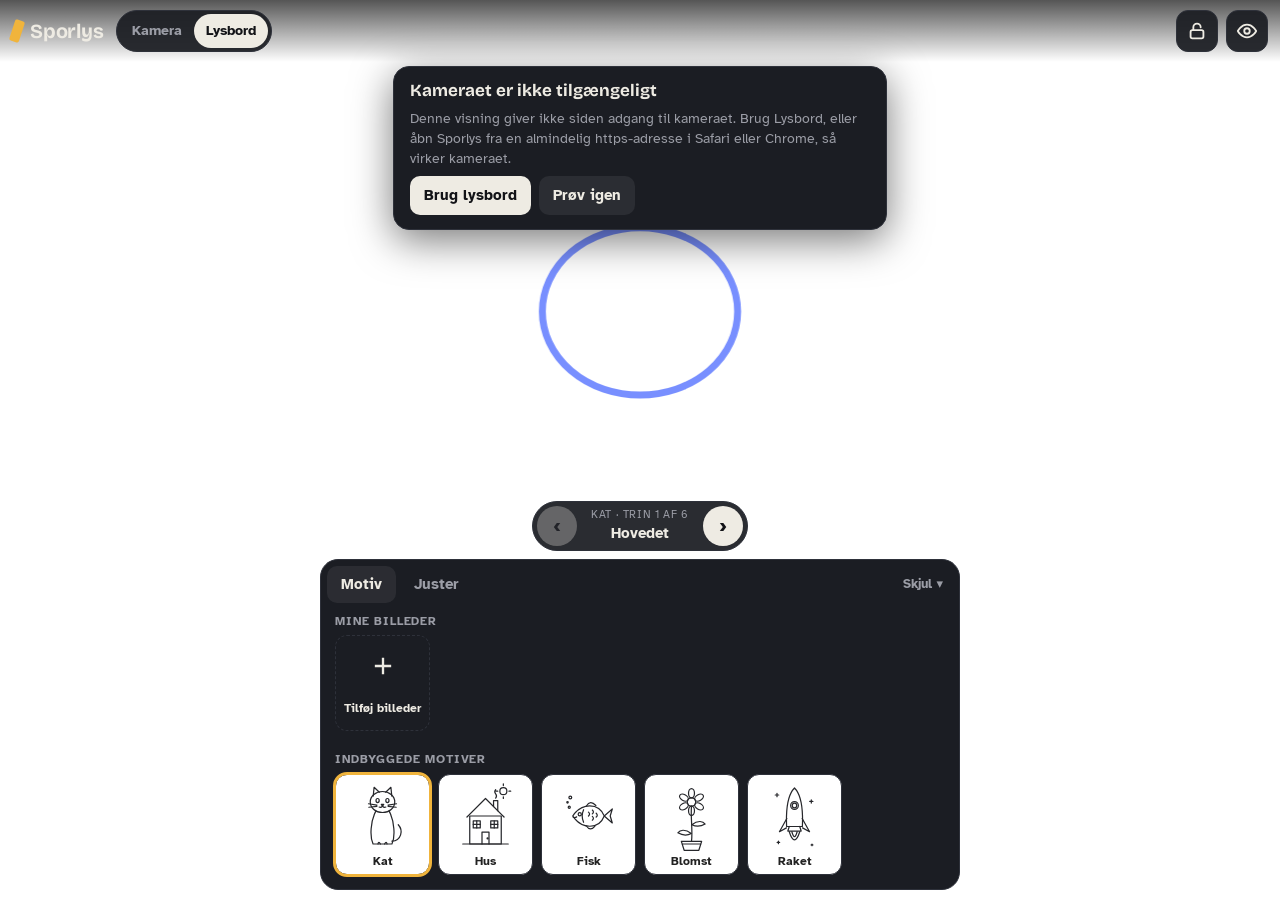
==== index.html @ f6a7d0c6 "Gå tættere på papiret uden at skitsen flytter sig - Sporingen accepterer, at kun en del af papiret e" ====
<!doctype html><html lang="da"><head><meta charset="utf-8"><meta name="viewport" content="width=device-width,initial-scale=1,viewport-fit=cover"><meta name="apple-mobile-web-app-capable" content="yes"></head><body><title>Sporlys</title>
<meta name="claude:viewport-fit-sides" content="cover">
<link rel="preconnect" href="https://fonts.googleapis.com">
<link rel="stylesheet" href="https://fonts.googleapis.com/css2?family=Bricolage+Grotesque:opsz,wght@12..96,600;12..96,700&family=Atkinson+Hyperlegible:wght@400;700&display=swap">
<style>
/* Layout: kamera/lysbord fylder hele skærmen; værktøj flyder ovenpå i top- og bundbjælke. Bevidst ét mørkt tema (kamera-app). */
:root{
  --ink:#121317; --panel:#1b1d23ee; --panel-solid:#1b1d23; --line:#2e313a;
  --fg:#eeebe3; --muted:#9b9da6; --accent:#f0b43c; --accent-ink:#1d1606;
  --ok:#5fd39a; --warn:#f0b43c; --paper:#ffffff;
  --display:"Bricolage Grotesque", "Avenir Next", system-ui, sans-serif;
  --body:"Atkinson Hyperlegible", system-ui, -apple-system, sans-serif;
  color-scheme:dark;
}
html,body{height:100%;margin:0;overflow:hidden}
body{background:var(--ink);color:var(--fg);font:15px/1.4 var(--body);-webkit-user-select:none;user-select:none;-webkit-tap-highlight-color:transparent}
button{font:inherit;color:inherit}
#app{position:fixed;inset:0}
#stage{position:absolute;inset:0;overflow:hidden;touch-action:none;background:#000}
#stage.light{background:var(--paper)}
#cam{position:absolute;inset:0;width:100%;height:100%;object-fit:cover}
#stage.light #cam{display:none}
#overlay{position:absolute;left:0;top:0;transform-origin:0 0;pointer-events:none;will-change:transform}
#overlay svg,#overlay img{display:block;width:100%;height:100%}
#grid{position:absolute;inset:0}

/* Top bar */
#top{position:absolute;left:0;right:0;top:0;display:flex;align-items:center;gap:8px;
  padding-top:calc(env(safe-area-inset-top,0px) + 10px);padding-bottom:10px;
  padding-left:max(12px,env(safe-area-inset-left,0px));padding-right:max(12px,env(safe-area-inset-right,0px));
  background:linear-gradient(#000a,#0000)}
.brand{font:700 20px/1 var(--display);letter-spacing:-.01em;margin-right:4px;display:flex;align-items:center;gap:8px}
.brand i{width:10px;height:22px;border-radius:2px;background:var(--accent);transform:rotate(18deg);display:inline-block}
@media (max-width:460px){.brand span{display:none}}
.seg{display:flex;background:var(--panel);border:1px solid var(--line);border-radius:999px;padding:3px}
.seg button{border:0;background:none;padding:7px 12px;border-radius:999px;cursor:pointer;font-weight:700;font-size:14px;color:var(--muted)}
.seg button[aria-pressed="true"]{background:var(--fg);color:var(--ink)}
.spacer{flex:1}
.icon{width:42px;height:42px;border-radius:12px;border:1px solid var(--line);background:var(--panel);display:grid;place-items:center;cursor:pointer;flex:none}
.icon svg{width:22px;height:22px;stroke:currentColor;fill:none;stroke-width:2;stroke-linecap:round;stroke-linejoin:round}
.icon[aria-pressed="true"]{background:var(--accent);color:var(--accent-ink);border-color:var(--accent)}
.icon:focus-visible,.seg button:focus-visible,.tile:focus-visible,.chip:focus-visible,.navbtn:focus-visible{outline:2px solid var(--accent);outline-offset:2px}

#status{position:absolute;left:50%;transform:translateX(-50%);top:calc(env(safe-area-inset-top,0px) + 64px);
  background:var(--panel);border:1px solid var(--line);border-radius:999px;padding:6px 12px;font-size:13px;display:flex;gap:8px;align-items:center;white-space:nowrap}
#status b{width:8px;height:8px;border-radius:50%;background:var(--warn)}
#status.ok b{background:var(--ok)}

#notice{position:absolute;left:max(16px,env(safe-area-inset-left,0px));right:max(16px,env(safe-area-inset-right,0px));
  top:calc(env(safe-area-inset-top,0px) + 66px);max-width:460px;margin:0 auto;background:var(--panel-solid);border:1px solid var(--line);
  border-radius:16px;padding:14px 16px;display:grid;gap:8px;box-shadow:0 10px 40px #0008}
#notice h3{margin:0;font:700 17px/1.2 var(--display)}
#notice p{margin:0;color:var(--muted);font-size:14px}
#notice .row{display:flex;gap:8px;flex-wrap:wrap}

/* Bottom */
#bottom{position:absolute;left:0;right:0;bottom:0;display:flex;flex-direction:column;gap:8px;
  padding-left:max(12px,env(safe-area-inset-left,0px));padding-right:max(12px,env(safe-area-inset-right,0px));
  padding-bottom:calc(env(safe-area-inset-bottom,0px) + 10px);pointer-events:none}
#bottom>*{pointer-events:auto}
#stepper{align-self:center;display:flex;align-items:center;gap:6px;background:var(--panel);border:1px solid var(--line);border-radius:999px;padding:4px;max-width:100%}
#stepper .lbl{padding:0 8px;min-width:0;text-align:center}
#stepper .lbl small{display:block;color:var(--muted);font-size:11px;letter-spacing:.06em;text-transform:uppercase}
#stepper .lbl span{font-weight:700;white-space:nowrap;overflow:hidden;text-overflow:ellipsis;display:block}
.navbtn{width:40px;height:40px;border-radius:50%;border:0;background:var(--fg);color:var(--ink);font-size:20px;font-weight:700;cursor:pointer;flex:none}
.navbtn:disabled{opacity:.3}

#sheet{background:var(--panel-solid);border:1px solid var(--line);border-radius:18px;max-width:640px;width:100%;margin:0 auto;box-sizing:border-box;overflow:hidden}
.tabs{display:flex;align-items:center;gap:4px;padding:6px}
.tab{border:0;background:none;padding:8px 14px;border-radius:10px;font-weight:700;color:var(--muted);cursor:pointer}
.tab[aria-selected="true"]{color:var(--fg);background:#ffffff12}
#collapse{margin-left:auto;border:0;background:none;color:var(--muted);cursor:pointer;padding:8px 10px;font-weight:700;font-size:13px}
.pane{padding:4px 14px 14px;max-height:38vh;overflow:auto;display:grid;gap:14px}
#sheet.closed .pane{display:none}
.label{font-size:12px;letter-spacing:.07em;text-transform:uppercase;color:var(--muted);font-weight:700}
.tiles{display:grid;grid-template-columns:repeat(auto-fill,minmax(82px,1fr));gap:8px}
.tile{border:1px solid var(--line);background:#fff;border-radius:12px;padding:6px 6px 4px;cursor:pointer;display:grid;gap:2px;color:#222;text-align:center}
.tile svg{width:100%;height:70px}
.tile span{font-size:12px;font-weight:700}
.tile[aria-pressed="true"]{outline:3px solid var(--accent);outline-offset:-1px}
.tile.upload{background:none;color:var(--fg);border-style:dashed;place-items:center;min-height:96px}
.tile.upload svg{width:28px;height:28px;stroke:currentColor;fill:none;stroke-width:2}
.field{display:grid;gap:6px}
.field .top{display:flex;justify-content:space-between;align-items:baseline}
.field output{font-variant-numeric:tabular-nums;color:var(--muted);font-size:13px}
input[type=range]{width:100%;accent-color:var(--accent);height:28px}
.chips{display:flex;flex-wrap:wrap;gap:8px}
.chip{border:1px solid var(--line);background:#ffffff08;border-radius:999px;padding:8px 14px;cursor:pointer;font-weight:700;font-size:14px}
.chip[aria-pressed="true"]{background:var(--fg);color:var(--ink);border-color:var(--fg)}
.btn{border:0;border-radius:10px;padding:9px 14px;font-weight:700;cursor:pointer;background:var(--fg);color:var(--ink)}
.btn.ghost{background:#ffffff12;color:var(--fg)}
.swatches{display:flex;gap:10px}
.sw{width:34px;height:34px;border-radius:50%;border:2px solid var(--line);cursor:pointer}
.sw[aria-pressed="true"]{border-color:var(--fg);box-shadow:0 0 0 2px var(--accent)}
.hint{color:var(--muted);font-size:13px;margin:0}
[hidden]{display:none!important}
@media (prefers-reduced-motion:no-preference){.chip,.tile,.icon,.seg button{transition:background .15s,color .15s}}
</style>

<div id="app">
  <div id="stage" class="light">
    <video id="cam" playsinline muted autoplay></video>
    <div id="overlay"><div id="ovContent"></div><div id="grid" hidden></div></div>
  </div>

  <header id="top">
    <div class="brand"><i></i><span>Sporlys</span></div>
    <div class="seg" role="group" aria-label="Tilstand">
      <button id="mCam" aria-pressed="false">Kamera</button>
      <button id="mLight" aria-pressed="true">Lysbord</button>
    </div>
    <div class="spacer"></div>
    <button class="icon" id="bTrack" aria-pressed="false" title="Fastgør til papiret" aria-label="Fastgør til papiret" hidden>
      <svg viewBox="0 0 24 24"><path d="M4 8V5a1 1 0 0 1 1-1h3M16 4h3a1 1 0 0 1 1 1v3M20 16v3a1 1 0 0 1-1 1h-3M8 20H5a1 1 0 0 1-1-1v-3"/><rect x="8" y="8" width="8" height="8" rx="1"/></svg>
    </button>
    <button class="icon" id="bLock" aria-pressed="false" title="Lås billedet" aria-label="Lås billedet">
      <svg viewBox="0 0 24 24"><rect x="5" y="11" width="14" height="9" rx="2"/><path id="shackle" d="M8 11V8a4 4 0 0 1 8 0"/></svg>
    </button>
    <button class="icon" id="bPeek" title="Hold for at se din egen streg" aria-label="Hold for at skjule skitsen">
      <svg viewBox="0 0 24 24"><path d="M2 12s3.5-7 10-7 10 7 10 7-3.5 7-10 7S2 12 2 12z"/><circle cx="12" cy="12" r="3"/></svg>
    </button>
  </header>

  <div id="status" hidden><b></b><span>Leder efter papir…</span></div>

  <div id="notice" hidden>
    <h3 id="nTitle">Kameraet er ikke tilgængeligt</h3>
    <p id="nText"></p>
    <div class="row"><button class="btn" id="nLight">Brug lysbord</button><button class="btn ghost" id="nRetry">Prøv igen</button></div>
  </div>

  <div id="bottom">
    <div id="stepper" hidden>
      <button class="navbtn" id="sPrev" aria-label="Forrige trin">‹</button>
      <div class="lbl"><small id="sCount">Trin 1 af 6</small><span id="sName">Hovedet</span></div>
      <button class="navbtn" id="sNext" aria-label="Næste trin">›</button>
    </div>

    <section id="sheet">
      <div class="tabs" role="tablist">
        <button class="tab" role="tab" id="tMotiv" aria-selected="true">Motiv</button>
        <button class="tab" role="tab" id="tJuster" aria-selected="false">Juster</button>
        <button id="collapse">Skjul ▾</button>
      </div>

      <div class="pane" id="pMotiv">
        <div class="field">
          <div class="label">Mine billeder</div>
          <div class="tiles" id="gallery"></div>
          <p class="hint" id="galStatus" aria-live="polite"></p>
        </div>
        <div id="photoOpts" hidden class="field" style="gap:12px">
          <div class="label">Valgt billede</div>
          <div class="chips" id="viewChips" role="group" aria-label="Visning af billedet">
            <button class="chip" id="pmSketch" aria-pressed="false">Skitse</button>
            <button class="chip" id="vSteps" aria-pressed="false">Trin</button>
            <button class="chip" id="pmLines" aria-pressed="true">Streger</button>
            <button class="chip" id="pmPhoto" aria-pressed="false">Foto</button>
          </div>
          <div class="field" id="detailField">
            <div class="top"><span>Detaljer</span><output id="oDetail">50</output></div>
            <input type="range" id="rDetail" min="0" max="100" value="50">
          </div>
          <div class="field" id="smoothField">
            <div class="top"><span>Udglatning</span><output id="oSmooth">2</output></div>
            <input type="range" id="rSmooth" min="0" max="5" value="2">
          </div>
          <div class="chips">
            <button class="btn ghost" id="gAI" hidden>Lad Claude tegne en guide</button>
            <button class="chip" id="gDelImg">Slet billede</button>
          </div>
          <p class="hint" id="gStatus" aria-live="polite"></p>
        </div>
        <div id="mineWrap" class="field" hidden>
          <div class="label">Guides tegnet af Claude</div>
          <div class="tiles" id="mine"></div>
          <div><button class="chip" id="gDel" hidden>Slet guide</button></div>
        </div>
        <div class="field">
          <div class="label">Indbyggede motiver</div>
          <div class="tiles" id="tiles"></div>
        </div>
        <input type="file" id="file" accept="image/*,.zip,application/zip" multiple hidden>
      </div>

      <div class="pane" id="pJuster" hidden>
        <div class="field">
          <div class="top"><span>Synlighed</span><output id="oOpacity">60 %</output></div>
          <input type="range" id="rOpacity" min="5" max="100" value="60">
        </div>
        <div class="field">
          <span>Stregfarve</span>
          <div class="swatches" id="swatches"></div>
        </div>
                <div class="chips">
          <button class="chip" id="cFlip" aria-pressed="false">Spejlvend</button>
          <button class="chip" id="cGrid" aria-pressed="false">Gitter</button>
          <button class="chip" id="cCenter">Centrer</button>
          <button class="chip" id="cPersp" aria-pressed="true" title="Lad skitsen følge papirets skrå vinkel">Perspektiv</button>
        </div>
        <p class="hint" id="modeHint"></p>
      </div>
    </section>
  </div>
</div>

<script>
(() => {
const $ = s => document.querySelector(s);
const stage = $('#stage'), video = $('#cam'), ov = $('#overlay'), ovContent = $('#ovContent'), grid = $('#grid');

/* ---------- Lektioner (egne motiver, 300×400) ---------- */
const petals = [0,60,120,180,240,300].map(a => `<ellipse cx="150" cy="70" rx="17" ry="27" transform="rotate(${a} 150 120)"/>`).join('');
const LESSONS = {
  kat:{name:'Kat',steps:[
    ['Hovedet','<ellipse cx="150" cy="120" rx="70" ry="60"/>'],
    ['Ørerne','<path d="M97 86 L102 36 L132 64 M203 86 L198 36 L168 64"/>'],
    ['Kroppen','<path d="M112 172 C82 228 76 318 96 360 L204 360 C224 318 218 228 188 172"/>'],
    ['Øjne og næse','<ellipse cx="122" cy="112" rx="9" ry="12"/><ellipse cx="178" cy="112" rx="9" ry="12"/><path d="M143 134 L157 134 L150 143 Z"/>'],
    ['Mund og knurhår','<path d="M150 143 Q141 155 131 149 M150 143 Q159 155 169 149 M118 138 L70 130 M118 145 L72 150 M182 138 L230 130 M182 145 L228 150"/>'],
    ['Hale og poter','<path d="M204 344 C258 340 270 282 240 250 M124 360 Q128 342 138 360 M162 360 Q172 342 176 360"/>']]},
  hus:{name:'Hus',steps:[
    ['Huset','<rect x="60" y="200" width="180" height="160"/>'],
    ['Taget','<path d="M44 206 L150 100 L256 206"/>'],
    ['Døren','<path d="M130 360 V292 H170 V360"/><circle cx="162" cy="328" r="3"/>'],
    ['Vinduerne','<rect x="80" y="228" width="40" height="40"/><path d="M100 228 V268 M80 248 H120"/><rect x="180" y="228" width="40" height="40"/><path d="M200 228 V268 M180 248 H220"/>'],
    ['Skorsten og røg','<path d="M196 146 V112 H220 V170 M208 98 q10 -12 0 -24 q-10 -12 0 -24"/>'],
    ['Sol og græs','<circle cx="252" cy="58" r="20"/><path d="M20 360 H280 M252 26 V16 M252 90 V100 M220 58 H210 M284 58 H294"/>']]},
  fisk:{name:'Fisk',steps:[
    ['Kroppen','<path d="M60 200 C110 122 210 122 240 200 C210 278 110 278 60 200 Z"/>'],
    ['Halen','<path d="M240 200 L286 160 L274 200 L286 240 Z"/>'],
    ['Øje og mund','<circle cx="100" cy="190" r="9"/><path d="M62 206 Q72 212 82 205"/>'],
    ['Finner og gæller','<path d="M138 143 Q160 106 192 140 M138 257 Q160 290 186 259 M122 164 Q106 200 122 236"/>'],
    ['Skæl','<path d="M150 178 q12 11 0 22 M172 166 q12 11 0 22 M172 202 q12 11 0 22 M194 184 q12 11 0 22"/>'],
    ['Bobler','<circle cx="40" cy="150" r="6"/><circle cx="30" cy="122" r="4"/><circle cx="46" cy="94" r="8"/>']]},
  blomst:{name:'Blomst',steps:[
    ['Midten','<circle cx="150" cy="120" r="24"/>'],
    ['Kronbladene',petals],
    ['Stilken','<path d="M150 144 C144 210 158 280 150 345"/>'],
    ['Bladene','<path d="M152 250 C188 222 216 230 228 246 C200 262 176 262 152 250 Z M149 300 C112 272 84 280 72 296 C100 312 126 312 149 300 Z"/>'],
    ['Potten','<path d="M92 345 H208 L192 396 H108 Z M96 360 H204"/>']]},
  raket:{name:'Raket',steps:[
    ['Kroppen','<path d="M150 40 C190 80 200 150 195 260 H105 C100 150 110 80 150 40 Z"/>'],
    ['Vinduet','<circle cx="150" cy="140" r="22"/><circle cx="150" cy="140" r="13"/>'],
    ['Finnerne','<path d="M106 214 L64 290 L104 268 M194 214 L236 290 L196 268"/>'],
    ['Motoren','<path d="M120 260 L112 286 H188 L180 260"/>'],
    ['Flammerne','<path d="M120 290 Q150 384 180 290 M135 290 Q150 346 165 290"/>'],
    ['Stjerner','<path d="M50 70 v20 M40 80 h20 M246 108 v18 M237 117 h18 M58 344 v14 M51 351 h14 M250 360 v10 M245 365 h10"/>']]}
};
for (const L of Object.values(LESSONS)) { L.vw = 300; L.vh = 400; L.builtin = true; }

/* Gemte guides (tegnet af Claude) */
const GKEY = 'sporlys:guides:v1';
let guides = [];
try { guides = JSON.parse(localStorage.getItem(GKEY) || '[]'); if (!Array.isArray(guides)) guides = []; } catch (e) { guides = []; }
const SAFE_D = /^[MLHVCSQTAZmlhvcsqtaz0-9eE\s,.\-+]+$/;
function guideToLesson(g){ return {name:g.name, vw:300, vh:g.vh, steps:g.steps.map(s => [s.name, s.paths.map(d => `<path d="${d}"/>`).join('')])}; }
guides = guides.filter(g => g && g.id && Array.isArray(g.steps) && g.steps.every(s => Array.isArray(s.paths) && s.paths.every(d => typeof d === 'string' && SAFE_D.test(d))));
for (const g of guides) LESSONS[g.id] = guideToLesson(g);
function saveGuides(){ try { localStorage.setItem(GKEY, JSON.stringify(guides)); } catch (e) {} }

const COLORS = [['Blå','#1f45ff'],['Sort','#111111'],['Rød','#e0302a'],['Grøn','#0b9a5a'],['Hvid','#ffffff']];

/* ---------- State ---------- */
const S = {
  mode:'light', tracking:false, locked:false, opacity:.6, color:'#1f45ff', grid:false, flip:false, fill:.85,
  x:0, y:0, s:1, r:0, W:300, H:400,
  src:'kat', step:0, photoMode:'lines', detail:50, smooth:2, persp:true
};
let camOK = false, photo = null, photoLines = null, quad = null, lastSeen = 0, peeking = false;
const KEY = 'sporlys:v1';
let restoreWant = null;
try { const saved = JSON.parse(localStorage.getItem(KEY) || '{}');
  for (const k of ['opacity','color','grid','flip','fill','src','step','detail','smooth','persp']) if (k in saved) S[k] = saved[k];
  if ((S.src === 'photo' || S.src === 'auto') && saved.photoId) restoreWant = {src:S.src, photoId:saved.photoId, mode:saved.photoMode, step:S.step};
  if (!LESSONS[S.src]) { S.src = 'kat'; S.step = 0; }
} catch (e) {}
function save(){ try { localStorage.setItem(KEY, JSON.stringify({opacity:S.opacity,color:S.color,grid:S.grid,flip:S.flip,fill:S.fill,src:(S.src === 'photo' || S.src === 'auto' || LESSONS[S.src]) ? S.src : 'kat',step:S.step,persp:S.persp,detail:S.detail,smooth:S.smooth,photoMode:S.photoMode,photoId:(S.src === 'photo' || S.src === 'auto') ? photoId : null})); } catch (e) {} }

/* ---------- Overlay rendering ---------- */
function lessonSVG(id, upto, color, thumb){
  const L = LESSONS[id]; let g = '';
  L.steps.forEach(([, m], i) => {
    if (thumb) { g += `<g>${m}</g>`; return; }
    if (i > upto) return;
    const cur = i === upto;
    g += `<g stroke-width="${cur ? 5 : 3.5}" opacity="${cur ? 1 : .55}">${m}</g>`;
  });
  return `<svg viewBox="0 0 ${L.vw} ${L.vh}" xmlns="http://www.w3.org/2000/svg" fill="none" stroke="${color}" stroke-linecap="round" stroke-linejoin="round" stroke-width="${thumb?7:4}">${g}</svg>`;
}

function renderOverlay(){
  if (S.src === 'photo' && photo) {
    const url = S.photoMode === 'photo' ? photo.src : photoLines;
    ovContent.innerHTML = `<img alt="" src="${url}">`;
  } else {
    if (!LESSONS[S.src]) { S.src = 'kat'; S.step = 0; }
    ovContent.innerHTML = lessonSVG(S.src, S.step, S.color);
  }
  ov.style.width = S.W + 'px'; ov.style.height = S.H + 'px';
  const cell = Math.max(S.W, S.H) / 8;
  grid.hidden = !S.grid;
  grid.style.backgroundImage = `linear-gradient(${S.color}99 1px, transparent 1px), linear-gradient(90deg, ${S.color}99 1px, transparent 1px)`;
  grid.style.backgroundSize = `${cell}px ${cell}px`;
  grid.style.backgroundPosition = `${(S.W % cell)/2}px ${(S.H % cell)/2}px`;
  ov.style.opacity = peeking ? 0 : S.opacity;
  renderStepper();
  applyTransform();
}

function renderStepper(){
  const st = $('#stepper');
  const L = LESSONS[S.src];
  if (!L) { st.hidden = true; return; }
  st.hidden = false;
  $('#sCount').textContent = `${L.name} · trin ${S.step+1} af ${L.steps.length}`;
  $('#sName').textContent = L.steps[S.step][0];
  $('#sPrev').disabled = S.step === 0;
  $('#sNext').disabled = S.step === L.steps.length - 1;
}

function fitOverlay(){
  const sw = stage.clientWidth, sh = stage.clientHeight;
  S.s = Math.min(sw * .82 / S.W, sh * .62 / S.H);
  S.x = sw / 2; S.y = sh * .47; S.r = 0;
  applyTransform();
}

function overlayMatrix(h){ return `matrix3d(${h[0]},${h[3]},0,${h[6]},${h[1]},${h[4]},0,${h[7]},0,0,1,0,${h[2]},${h[5]},0,${h[8]})`; }
function applyTransform(){
  if (S.tracking && A.sm) {
    const h = homography([[0,0],[S.W,0],[S.W,S.H],[0,S.H]], A.sm);
    if (h) { ov.style.transform = overlayMatrix(h); return; }
  }
  const fx = S.flip ? -1 : 1;
  ov.style.transform = `translate(${S.x}px,${S.y}px) rotate(${S.r}rad) scale(${S.s*fx},${S.s}) translate(${-S.W/2}px,${-S.H/2}px)`;
}
// Skitsens fire hjørner på skærmen i fri tilstand
function freeCorners(){
  const fx = S.flip ? -1 : 1, c = Math.cos(S.r), s = Math.sin(S.r);
  return [[0,0],[S.W,0],[S.W,S.H],[0,S.H]].map(([x, y]) => {
    const px = (x - S.W/2) * S.s * fx, py = (y - S.H/2) * S.s;
    return [S.x + px * c - py * s, S.y + px * s + py * c];
  });
}

/*TRACK-START*/
/*TRACK-START*/
/* ---------- Homografi ---------- */
function solve(A, b){
  const n = b.length;
  for (let i = 0; i < n; i++) {
    let m = i;
    for (let k = i+1; k < n; k++) if (Math.abs(A[k][i]) > Math.abs(A[m][i])) m = k;
    [A[i], A[m]] = [A[m], A[i]]; [b[i], b[m]] = [b[m], b[i]];
    const p = A[i][i]; if (Math.abs(p) < 1e-12) return null;
    for (let k = i+1; k < n; k++) { const f = A[k][i] / p; for (let j = i; j < n; j++) A[k][j] -= f * A[i][j]; b[k] -= f * b[i]; }
  }
  const x = new Array(n);
  for (let i = n-1; i >= 0; i--) { let s = b[i]; for (let j = i+1; j < n; j++) s -= A[i][j] * x[j]; x[i] = s / A[i][i]; }
  return x;
}
function homography(src, dst){
  const A = [], b = [];
  for (let i = 0; i < 4; i++) {
    const [x, y] = src[i], [u, v] = dst[i];
    A.push([x, y, 1, 0, 0, 0, -u*x, -u*y]); b.push(u);
    A.push([0, 0, 0, x, y, 1, -v*x, -v*y]); b.push(v);
  }
  const h = solve(A, b); return h ? [...h, 1] : null;
}
const applyH = (h, [x, y]) => { const z = h[6]*x + h[7]*y + h[8]; return [(h[0]*x + h[1]*y + h[2]) / z, (h[3]*x + h[4]*y + h[5]) / z]; };
const dist = (a, b) => Math.hypot(a[0]-b[0], a[1]-b[1]);
function m3mul(a, b){ const r = new Array(9); for (let i = 0; i < 3; i++) for (let j = 0; j < 3; j++) r[i*3+j] = a[i*3]*b[j] + a[i*3+1]*b[3+j] + a[i*3+2]*b[6+j]; return r; }
function m3inv(m){
  const [a,b,c,d,e,f,g,h,i] = m, A = e*i - f*h, B = -(d*i - f*g), C = d*h - e*g, det = a*A + b*B + c*C;
  if (Math.abs(det) < 1e-12) return null;
  return [A/det, -(b*i - c*h)/det, (b*f - c*e)/det, B/det, (a*i - c*g)/det, -(a*f - c*d)/det, C/det, -(a*h - b*g)/det, (a*e - b*d)/det];
}
function quadOK(q, ref){
  let area = 0, sign = 0;
  for (let i = 0; i < 4; i++) {
    const a = q[i], b = q[(i+1)%4], c = q[(i+2)%4];
    const cr = (b[0]-a[0])*(c[1]-b[1]) - (b[1]-a[1])*(c[0]-b[0]);
    if (!sign) sign = Math.sign(cr); else if (Math.sign(cr) !== sign) return false;
    area += a[0]*b[1] - b[0]*a[1];
  }
  let aref = 0; for (let i = 0; i < 4; i++) { const a = ref[i], b = ref[(i+1)%4]; aref += a[0]*b[1] - b[0]*a[1]; }
  const ratio = Math.abs(area) / Math.abs(aref);
  return ratio > .02 && ratio < 60;
}
function sampleG(g, w, h, x, y){
  if (!(x >= 0 && y >= 0 && x < w - 1 && y < h - 1)) return NaN;
  const xi = x | 0, yi = y | 0, fx = x - xi, fy = y - yi, i = yi*w + xi;
  return g[i]*(1-fx)*(1-fy) + g[i+1]*fx*(1-fy) + g[i+w]*(1-fx)*fy + g[i+w+1]*fx*fy;
}
// Lokal kontrastnormalisering: gør sporingen ufølsom for lys, skygger og kameraets eksponering
function lcn(g, w, h){
  const m = blur(g, w, h, 6), d = new Float32Array(g.length);
  for (let i = 0; i < g.length; i++) { const v = g[i] - m[i]; d[i] = v * v; }
  const sd = blur(d, w, h, 6), o = new Float32Array(g.length);
  for (let i = 0; i < g.length; i++) o[i] = 40 * (g[i] - m[i]) / (Math.sqrt(sd[i]) + 8);
  return o;
}
const MODELS = {
  sim:  {n: 4, sd: (gx, gy, X, Y) => [gx*X + gy*Y, -gx*Y + gy*X, gx, gy], W: p => [1 + p[0], -p[1], p[2], p[1], 1 + p[0], p[3], 0, 0, 1]},
  aff:  {n: 6, sd: (gx, gy, X, Y) => [gx*X, gx*Y, gx, gy*X, gy*Y, gy], W: p => [1 + p[0], p[1], p[2], p[3], 1 + p[4], p[5], 0, 0, 1]},
  hom:  {n: 8, sd: (gx, gy, X, Y) => [gx*X, gx*Y, gx, gy*X, gy*Y, gy, -gx*X*X - gy*X*Y, -gx*X*Y - gy*Y*Y], W: p => [1 + p[0], p[1], p[2], p[3], 1 + p[4], p[5], p[6], p[7], 1]}
};
/* ---------- Direkte billedjustering (invers-kompositionel Lucas-Kanade, robust) ---------- */
function downHalf(g, w, h){
  const W = w >> 1, H = h >> 1, o = new Float32Array(W * H);
  for (let y = 0; y < H; y++) for (let x = 0; x < W; x++) { const i = 2*y*w + 2*x; o[y*W + x] = (g[i] + g[i+1] + g[i+w] + g[i+w+1]) / 4; }
  return {g: o, w: W, h: H};
}
function pyramid(g, w, h, levels){
  const P = [{g, w, h}];
  for (let l = 1; l < levels; l++) { const p = P[l-1]; P.push(downHalf(p.g, p.w, p.h)); }
  return P;
}
// Normaliserede koordinater pr. niveau: x' = (x - w/2) / (w/2)
function inQuad(q, X, Y){
  let sg = 0;
  for (let i = 0; i < 4; i++) {
    const a = q[i], b = q[(i+1)%4], c = (b[0]-a[0])*(Y-a[1]) - (b[1]-a[1])*(X-a[0]);
    if (!c) continue; const t = Math.sign(c); if (!sg) sg = t; else if (t !== sg) return false;
  }
  return true;
}
function growQuad(q, f){
  const cx = (q[0][0]+q[1][0]+q[2][0]+q[3][0]) / 4, cy = (q[0][1]+q[1][1]+q[2][1]+q[3][1]) / 4;
  return q.map(p => [cx + (p[0]-cx)*f, cy + (p[1]-cy)*f]);
}
// region: valgfri firkant (normaliserede koordinater); kun punkter indenfor bruges
function buildTemplate(g, w, h, region){
  const P = pyramid(g, w, h, 3), levels = [];
  for (const L of P) {
    const {g: t, w: lw, h: lh} = L, s = lw / 2, cx = lw / 2, cy = lh / 2, mags = [];
    for (let y = 2; y < lh - 2; y++) for (let x = 2; x < lw - 2; x++) {
      const i = y*lw + x, gx = (t[i+1] - t[i-1]) / 2, gy = (t[i+lw] - t[i-lw]) / 2;
      mags.push(Math.hypot(gx, gy));
    }
    const sorted = Float32Array.from(mags).sort(), thr = Math.max(1.5, sorted[Math.floor(sorted.length * .7)]);
    const pts = []; let k = 0;
    for (let y = 2; y < lh - 2; y++) for (let x = 2; x < lw - 2; x++, k++) {
      if (mags[k] < thr) continue;
      const i = y*lw + x, gx = (t[i+1] - t[i-1]) / 2 * s, gy = (t[i+lw] - t[i-lw]) / 2 * s;
      const X = (x - cx) / s, Y = (y - cy) / s;
      if (region && !inQuad(region, X, Y)) continue;
      pts.push({X, Y, T: t[i], sd: MODELS.sim.sd(gx, gy, X, Y), sdh: MODELS.hom.sd(gx, gy, X, Y)});
    }
    // Højst ~5000 punkter pr. niveau
    const stride = Math.max(1, Math.ceil(pts.length / 5000));
    levels.push({w: lw, h: lh, s, cx, cy, pts: stride > 1 ? pts.filter((_, i) => i % stride === 0) : pts, g: t});
  }
  return levels;
}
// Én niveaus robuste IC-LK; H er i normaliserede koordinater (skabelon -> billede)
function alignLevel(L, img, H, iters, mdl){
  const Mo = MODELS[mdl || 'sim'], hom = mdl === 'hom';
  const {pts, s, cx, cy} = L, n = pts.length, res = new Float32Array(n), ok = new Uint8Array(n), Iw = new Float32Array(n);
  let wts = null, stat = {inl: 0}, nccNow = 0;
  for (let it = 0; it < iters; it++) {
    // Prøv billedet i de forudsagte positioner
    let cnt = 0;
    for (let i = 0; i < n; i++) {
      const p = pts[i], z = H[6]*p.X + H[7]*p.Y + H[8];
      const u = (H[0]*p.X + H[1]*p.Y + H[2]) / z * s + cx, v = (H[3]*p.X + H[4]*p.Y + H[5]) / z * s + cy;
      const val = sampleG(img.g, img.w, img.h, u, v);
      ok[i] = val === val ? 1 : 0; if (ok[i]) { Iw[i] = val; cnt++; }
    }
    if (cnt < 40) return null;
    const absr = []; let good = 0;
    for (let i = 0; i < n; i++) if (ok[i]) {
      res[i] = Iw[i] - pts[i].T;
      const a = Math.abs(res[i]); absr.push(a); if (a < 15) good++;
    }
    absr.sort((a, b) => a - b);
    // Samlet lighed (korrelation) mellem skabelon og billede
    { let st = 0, si = 0, sti = 0, stt = 0, sii = 0, c = 0;
      for (let i = 0; i < n; i++) if (ok[i]) { const T0 = pts[i].T, I0 = Iw[i]; st += T0; si += I0; sti += T0*I0; stt += T0*T0; sii += I0*I0; c++; }
      const mt = st / c, mi = si / c, den = Math.sqrt(Math.max(1e-9, (stt/c - mt*mt) * (sii/c - mi*mi)));
      nccNow = (sti/c - mt*mi) / den; }
    const sigma = Math.min(25, Math.max(2, 1.4826 * absr[absr.length >> 1])), k = 2 * sigma;
    if (!wts) wts = new Float32Array(n);
    const D = Mo.n, M = Array.from({length: D}, () => new Array(D).fill(0)), b = new Array(D).fill(0);
    let inl = 0;
    for (let i = 0; i < n; i++) {
      if (!ok[i]) { wts[i] = 0; continue; }
      const r = res[i], a = Math.abs(r);
      const w = a < k ? (1 - (a / (3*sigma)) ** 2) ** 2 : (a < 3*sigma ? (1 - (a / (3*sigma)) ** 2) ** 2 : 0); // Tukey
      wts[i] = w; if (a < k) inl++;
      if (!w) continue;
      const sd = hom ? pts[i].sdh : pts[i].sd;
      for (let j = 0; j < D; j++) { b[j] += w * sd[j] * r; const wj = w * sd[j]; for (let q = j; q < D; q++) M[j][q] += wj * sd[q]; }
    }
    // Dæmpning: perspektivet ændres forsigtigt, så det ikke løber løbsk på et næsten tomt papir
    for (let j = 0; j < D; j++) { M[j][j] += 1e-6 + (hom ? (j >= 6 ? .15 : .08) : 0) * M[j][j]; for (let q = 0; q < j; q++) M[j][q] = M[q][j]; }
    const dp = solve(M, b); if (!dp) return null;
    const W = Mo.W(dp), Wi = m3inv(W); if (!Wi) return null;
    H = m3mul(H, Wi); H = H.map(v => v / H[8]);
    stat = {inl: good / cnt, cov: cnt / n, ncc: nccNow, vis: cnt};
    let step = 0; for (const d of dp) step += d*d;
    if (step < 1e-8) break;
  }
  return {H, inl: stat.inl, cov: stat.cov, ncc: stat.ncc, vis: stat.vis};
}
// persp: forfin bagefter med fuldt perspektiv (papiret set skråt), når sporingen er sikker
function alignDense(tmpl, g, w, h, H0, persp){
  const P = pyramid(g, w, h, 3);
  let H = H0, last = null;
  for (let l = 2; l >= 0; l--) {
    const r = alignLevel(tmpl[l], P[l], H, l === 0 ? 6 : 12);
    if (!r) return null;
    H = r.H; last = r;
  }
  if (persp && last.ncc > .5) {
    let Hp = last.H, rp = null;
    for (const l of [1, 0]) { rp = alignLevel(tmpl[l], P[l], Hp, 8, 'hom'); if (!rp) break; Hp = rp.H; }
    if (rp && rp.ncc >= last.ncc - .003 && Math.abs(Hp[6]) < .5 && Math.abs(Hp[7]) < .5) return rp;
  }
  return last;
}
// Genfind tegningen, når sporet er helt tabt (virker i alle retninger, også på hovedet)
/* ---------- Fourier-Mellin: find drejning, zoom og flytning mellem to billeder ---------- */
const FN = 128;
function fft1(re, im, inv){
  const n = re.length;
  for (let i = 1, j = 0; i < n; i++) {
    let bit = n >> 1; for (; j & bit; bit >>= 1) j ^= bit; j ^= bit;
    if (i < j) { let t = re[i]; re[i] = re[j]; re[j] = t; t = im[i]; im[i] = im[j]; im[j] = t; }
  }
  for (let len = 2; len <= n; len <<= 1) {
    const ang = (inv ? 2 : -2) * Math.PI / len, wr = Math.cos(ang), wi = Math.sin(ang);
    for (let i = 0; i < n; i += len) {
      let cr = 1, ci = 0;
      for (let k = 0; k < len / 2; k++) {
        const a = i + k, b = a + len / 2, tr = re[b]*cr - im[b]*ci, ti = re[b]*ci + im[b]*cr;
        re[b] = re[a] - tr; im[b] = im[a] - ti; re[a] += tr; im[a] += ti;
        const nr = cr*wr - ci*wi; ci = cr*wi + ci*wr; cr = nr;
      }
    }
  }
  if (inv) for (let i = 0; i < n; i++) { re[i] /= n; im[i] /= n; }
}
function fft2(re, im, inv){
  const N = FN, rr = new Float64Array(N), ii = new Float64Array(N);
  for (let y = 0; y < N; y++) { for (let x = 0; x < N; x++) { rr[x] = re[y*N+x]; ii[x] = im[y*N+x]; } fft1(rr, ii, inv); for (let x = 0; x < N; x++) { re[y*N+x] = rr[x]; im[y*N+x] = ii[x]; } }
  for (let x = 0; x < N; x++) { for (let y = 0; y < N; y++) { rr[y] = re[y*N+x]; ii[y] = im[y*N+x]; } fft1(rr, ii, inv); for (let y = 0; y < N; y++) { re[y*N+x] = rr[y]; im[y*N+x] = ii[y]; } }
}
// Læg et billede (w×h) ind i et N×N-gitter, centreret, med Hann-vindue
function toGrid(g, w, h){
  const N = FN, k = N / Math.max(w, h), ox = (N - w*k) / 2, oy = (N - h*k) / 2, out = new Float64Array(N*N);
  for (let y = 0; y < N; y++) for (let x = 0; x < N; x++) {
    const v = sampleG(g, w, h, (x - ox) / k, (y - oy) / k);
    const wx = .5 - .5 * Math.cos(2 * Math.PI * (x + .5) / N), wy = .5 - .5 * Math.cos(2 * Math.PI * (y + .5) / N);
    out[y*N + x] = v === v ? v * wx * wy : 0;
  }
  return {g: out, k, ox, oy};
}
function spectrum(grid){
  const N = FN, re = Float64Array.from(grid), im = new Float64Array(N*N);
  fft2(re, im, false);
  return {re, im};
}
function logPolar(S){
  // Højpasfiltreret amplitude, forskudt så nul-frekvens er i midten, i log-polære koordinater
  const N = FN, mag = new Float64Array(N*N);
  for (let y = 0; y < N; y++) for (let x = 0; x < N; x++) {
    const u = ((x + N/2) % N) - N/2, v = ((y + N/2) % N) - N/2;
    const X = Math.cos(Math.PI * u / N) * Math.cos(Math.PI * v / N), hp = (1 - X) * (2 - X);
    const i = y*N + x;
    mag[((v + N/2) % N) * N + ((u + N/2) % N)] = Math.log(1 + Math.hypot(S.re[i], S.im[i])) * hp;
  }
  const lp = new Float64Array(N*N), rmax = N / 2 - 1, base = Math.log(rmax) / N;
  for (let a = 0; a < N; a++) {
    const th = a * Math.PI / N, c = Math.cos(th), s = Math.sin(th);
    for (let r = 0; r < N; r++) {
      const rad = Math.exp(r * base), x = N/2 + rad * c, y = N/2 + rad * s;
      const xi = x | 0, yi = y | 0, fx = x - xi, fy = y - yi, i = yi*N + xi;
      lp[a*N + r] = xi >= 0 && yi >= 0 && xi < N-1 && yi < N-1
        ? mag[i]*(1-fx)*(1-fy) + mag[i+1]*fx*(1-fy) + mag[i+N]*(1-fx)*fy + mag[i+N+1]*fx*fy : 0;
    }
  }
  return {lp, base};
}
// Fasekorrelation: returnerer forskydning (dx, dy) så b(x) ≈ a(x - d), og toppens styrke
function phaseCorr(A, B){
  const N = FN, re = new Float64Array(N*N), im = new Float64Array(N*N);
  for (let i = 0; i < N*N; i++) {
    const r = B.re[i]*A.re[i] + B.im[i]*A.im[i], m = B.im[i]*A.re[i] - B.re[i]*A.im[i], d = Math.hypot(r, m) + 1e-9;
    re[i] = r / d; im[i] = m / d;
  }
  fft2(re, im, true);
  let best = -1, bi = 0; for (let i = 0; i < N*N; i++) if (re[i] > best) { best = re[i]; bi = i; }
  let dx = bi % N, dy = (bi / N) | 0; if (dx >= N/2) dx -= N; if (dy >= N/2) dy -= N;
  return {dx, dy, peak: best};
}
function rotScaleGrid(grid, ang, sc){
  const N = FN, out = new Float64Array(N*N), c = Math.cos(-ang) / sc, s = Math.sin(-ang) / sc;
  for (let y = 0; y < N; y++) for (let x = 0; x < N; x++) {
    const X = x - N/2, Y = y - N/2, u = c*X - s*Y + N/2, v = s*X + c*Y + N/2;
    const ui = u | 0, vi = v | 0, fx = u - ui, fy = v - vi, i = vi*N + ui;
    out[y*N + x] = ui >= 0 && vi >= 0 && ui < N-1 && vi < N-1
      ? grid[i]*(1-fx)*(1-fy) + grid[i+1]*fx*(1-fy) + grid[i+N]*(1-fx)*fy + grid[i+N+1]*fx*fy : 0;
  }
  return out;
}
// Forbered nøglebilledets data én gang
function fmPrepare(g, w, h){
  const G = toGrid(g, w, h), S = spectrum(G.g), L = logPolar(S);
  return {G, lpS: spectrum(L.lp), base: L.base, w, h};
}
// Kandidat-homografier (normaliserede koordinater) fra nøglebillede til nyt billede
function fmCandidates(key, g, w, h){
  const N = FN, G = toGrid(g, w, h), L = logPolar(spectrum(G.g));
  const pc = phaseCorr(key.lpS, spectrum(L.lp));
  const sc = Math.exp(-pc.dx * key.base), ang0 = pc.dy * Math.PI / N, out = [];
  for (const ang of [ang0, ang0 + Math.PI]) {
    const Tw = rotScaleGrid(key.G.g, ang, sc), t = phaseCorr(spectrum(Tw), spectrum(G.g));
    // gitter: p' = sc·R·(p - c) + c + d ; omregn til normaliserede koordinater via 4 punkter
    const c = Math.cos(ang) * sc, s = Math.sin(ang) * sc;
    const src = [[-.5,-.5],[.5,-.5],[.5,.5],[-.5,.5]];
    const dst = src.map(([X, Y]) => {
      const px = X * key.w/2 + key.w/2, py = Y * key.w/2 + key.h/2;
      const gx = px * key.G.k + key.G.ox - N/2, gy = py * key.G.k + key.G.oy - N/2;
      const qx = c*gx - s*gy + N/2 + t.dx, qy = s*gx + c*gy + N/2 + t.dy;
      const fx = (qx - G.ox) / G.k, fy = (qy - G.oy) / G.k;
      return [(fx - w/2) / (w/2), (fy - h/2) / (w/2)];
    });
    const H = homography(src, dst);
    if (H) out.push({H, peak: t.peak});
  }
  return out.sort((a, b) => b.peak - a.peak).map(o => o.H);
}
/*TRACK-END*/

/* ---------- Kobling til kamera og skærm ---------- */
const TW = 320, tcan = document.createElement('canvas');
const tctx = tcan.getContext('2d', {willReadFrequently: true});
let A = {T: null, sm: null};
function grabGray(){
  const vw = video.videoWidth, vh = video.videoHeight; if (!vw || !vh) return null;
  const w = TW, h = Math.round(TW * vh / vw);
  if (tcan.width !== w || tcan.height !== h) { tcan.width = w; tcan.height = h; }
  tctx.drawImage(video, 0, 0, w, h);
  const d = tctx.getImageData(0, 0, w, h).data, g = new Float32Array(w * h);
  for (let i = 0; i < w * h; i++) g[i] = d[i*4]*.299 + d[i*4+1]*.587 + d[i*4+2]*.114;
  return {g: lcn(blur(g, w, h, 1), w, h), w, h};
}
function viewMap(){
  const vw = video.videoWidth, vh = video.videoHeight, sw = stage.clientWidth, sh = stage.clientHeight;
  const sc = Math.max(sw / vw, sh / vh), k = vw / TW * sc;
  return {k, ox: (sw - vw * sc) / 2, oy: (sh - vh * sc) / 2};
}
// skærm <-> normaliserede kamerakoordinater (x' = (x - w/2) / (w/2))
const toNorm = (p, m, w, h) => { const x = (p[0] - m.ox) / m.k, y = (p[1] - m.oy) / m.k; return [(x - w/2) / (w/2), (y - h/2) / (w/2)]; };
const fromNorm = (p, m, w, h) => [(p[0] * (w/2) + w/2) * m.k + m.ox, (p[1] * (w/2) + h/2) * m.k + m.oy];

function makeKey(f, corners){
  let tmpl = buildTemplate(f.g, f.w, f.h, growQuad(corners, 1.6)), region = true;
  if (tmpl[0].pts.length < 600 || tmpl[2].pts.length < 60) { tmpl = buildTemplate(f.g, f.w, f.h, null); region = false; }
  return {tmpl, corners, region, fm: fmPrepare(f.g, f.w, f.h)};
}
function polyArea(q){ let a = 0; for (let i = 0; i < q.length; i++) { const p = q[i], n = q[(i+1) % q.length]; a += p[0]*n[1] - n[0]*p[1]; } return Math.abs(a) / 2; }
function anchorNow(){
  const f = grabGray(); if (!f) return 'nocam';
  const m = viewMap(), corners = freeCorners().map(p => toNorm(p, m, f.w, f.h)), key = makeKey(f, corners);
  A.T = {w: f.w, h: f.h, key, keys: [key], rr: 0, H: [1,0,0,0,1,0,0,0,1], lost: 0, good: 0, refreshed: performance.now(), relocAt: 0};
  A.sm = freeCorners(); A.area0 = polyArea(A.sm);
  return key.tmpl[0].pts.length < 400 ? 'few' : 'ok';
}
// Tæt på papiret ses kun en lille del af nøglebilledet; nok synlige punkter er så godt nok
const accept = (r, K) => r && r.ncc > .45 && (r.cov > .15 || r.vis > 250) && quadOK(K.corners.map(c => applyH(r.H, c)), K.corners);

/*GYRO-START*/
/* ---------- Bevægelsessensor: lærer selv, hvordan telefonens drejning flytter billedet ---------- */
function calNew(){ return {Sgg: [0, 0, 0], Sx: [0, 0], Sy: [0, 0], Stt: 0, Szz: 0, Szr: 0, Srr: 0, n: 0}; }
// g = [drejning om x, om y, om z] i radianer; d = billedets bevægelse {tx, ty, rot} i normaliserede koordinater
function calAdd(C, g, d){
  const l = .97;
  C.Sgg = C.Sgg.map(v => v * l); C.Sx = C.Sx.map(v => v * l); C.Sy = C.Sy.map(v => v * l);
  C.Stt *= l; C.Szz *= l; C.Szr *= l; C.Srr *= l;
  C.Sgg[0] += g[0]*g[0]; C.Sgg[1] += g[0]*g[1]; C.Sgg[2] += g[1]*g[1];
  C.Sx[0] += g[0]*d.tx; C.Sx[1] += g[1]*d.tx; C.Sy[0] += g[0]*d.ty; C.Sy[1] += g[1]*d.ty;
  C.Stt += d.tx*d.tx + d.ty*d.ty; C.Szz += g[2]*g[2]; C.Szr += g[2]*d.rot; C.Srr += d.rot*d.rot; C.n++;
}
function calModel(C){
  const [a, b, c] = C.Sgg, det = a*c - b*b;
  if (C.n < 15 || a + c < 2e-4 || det < .05 * a * c) return null;
  const ax = [(c*C.Sx[0] - b*C.Sx[1]) / det, (-b*C.Sx[0] + a*C.Sx[1]) / det];
  const ay = [(c*C.Sy[0] - b*C.Sy[1]) / det, (-b*C.Sy[0] + a*C.Sy[1]) / det];
  const res = C.Stt - (ax[0]*C.Sx[0] + ax[1]*C.Sx[1]) - (ay[0]*C.Sy[0] + ay[1]*C.Sy[1]);
  const r2 = 1 - res / Math.max(1e-12, C.Stt);
  const kz = C.Szz > 1e-5 ? C.Szr / C.Szz : 0, r2z = C.Srr > 1e-9 ? kz * C.Szr / C.Srr : 0;
  return r2 > .5 ? {ax, ay, kz: r2z > .4 ? kz : 0, r2} : null;
}
// Billedbevægelse (similaritet) forudsagt ud fra en drejning g
function calPredict(M, g){
  const tx = M.ax[0]*g[0] + M.ax[1]*g[1], ty = M.ay[0]*g[0] + M.ay[1]*g[1], r = M.kz * g[2], c = Math.cos(r), s = Math.sin(r);
  return [c, -s, tx, s, c, ty, 0, 0, 1];
}
// Observeret bevægelse fra én homografi til den næste
function motionOf(Hold, Hnew){
  const inv = m3inv(Hold); if (!inv) return null;
  const R = m3mul(Hnew, inv), [tx, ty] = applyH(R, [0, 0]);
  return {tx, ty, rot: Math.atan2(R[3], R[0])};
}
/*GYRO-END*/

const GY = {on: false, buf: [], lat: 50}, CAL = calNew();
function gyroStart(){
  if (GY.on) return;
  const go = () => { if (GY.on) return; GY.on = true; window.addEventListener('devicemotion', onMotion); };
  try {
    if (typeof DeviceMotionEvent === 'undefined') return;
    if (typeof DeviceMotionEvent.requestPermission === 'function') DeviceMotionEvent.requestPermission().then(r => { if (r === 'granted') go(); }).catch(() => {});
    else go();
  } catch (e) {}
}
function onMotion(e){
  const r = e.rotationRate; if (!r || r.alpha == null || r.beta == null) return;
  const k = Math.PI / 180;
  GY.buf.push({t: performance.now(), x: r.beta * k, y: r.gamma * k, z: r.alpha * k});
  if (GY.buf.length > 600) GY.buf.splice(0, 300);
}
// Samlet drejning mellem to tidspunkter (forskudt med kameraets forsinkelse)
function gyroDelta(t0, t1){
  t0 -= GY.lat; t1 -= GY.lat;
  const b = GY.buf; let gx = 0, gy = 0, gz = 0, n = 0;
  for (let i = 1; i < b.length; i++) {
    const s = Math.max(t0, b[i-1].t), e = Math.min(t1, b[i].t); if (e <= s) continue;
    const dt = (e - s) / 1000; gx += b[i].x * dt; gy += b[i].y * dt; gz += b[i].z * dt; n++;
  }
  return n ? [gx, gy, gz] : null;
}
window.addEventListener('orientationchange', () => Object.assign(CAL, calNew()));

let lastTick = 0, busy = false, fewWarn = false, gyroMode = false;
function loop(ts){
  requestAnimationFrame(loop);
  if (!(S.mode === 'camera' && S.tracking && camOK && A.T) || busy) return;
  if (ts - lastTick < 50) return;
  const prevTick = lastTick; lastTick = ts; busy = true;
  try {
    const f = grabGray(), T = A.T;
    if (f && f.w === T.w && f.h === T.h) {
      // Sensoren giver et bud på, hvor billedet er flyttet hen siden sidst
      const g = GY.on ? gyroDelta(prevTick, ts) : null, M = calModel(CAL);
      const P = g && M ? calPredict(M, g) : null;
      const Hguess = P ? m3mul(P, T.H) : T.H;
      const keyBefore = T.key, Hbefore = T.H, wasOk = T.lost === 0;
      let r = T.lost < (M ? 30 : 8) ? alignDense(T.key.tmpl, f.g, f.w, f.h, Hguess, S.persp) : null;
      // Helt tabt: let efter tegningen i hele billedet (nøglebillederne på skift)
      if (!accept(r, T.key) && T.lost >= 4 && ts - T.relocAt > 300) {
        T.relocAt = ts; r = null;
        const K = T.keys[T.rr++ % T.keys.length];
        // Prøv også lidt andre zoom-niveauer omkring bud fra søgningen
        search: for (const H0 of fmCandidates(K.fm, f.g, f.w, f.h)) {
          const [ccx, ccy] = applyH(H0, [0, 0]);
          for (const z of [1, .87, 1.15, .76, 1.3]) {
            const rr = alignDense(K.tmpl, f.g, f.w, f.h, m3mul([z, 0, ccx - z*ccx, 0, z, ccy - z*ccy, 0, 0, 1], H0));
            if (rr && rr.ncc > .6 && rr.cov > .3 && accept(rr, K)) { r = rr; T.key = K; break search; }
          }
        }
      }
      let show = false, snap = false;
      if (accept(r, T.key)) {
        // Lær sensorens sammenhæng med billedet ud fra to gode billeder i træk
        if (g && wasOk && T.key === keyBefore) { const d = motionOf(Hbefore, r.H); if (d && Math.abs(d.tx) < .5 && Math.abs(d.ty) < .5) calAdd(CAL, g, d); }
        snap = T.lost > 3 && !gyroMode;
        T.H = r.H; T.lost = 0; T.good++; gyroMode = false; show = true;
        // Lær løbende: når billedet er rent (ingen hånd), tages et nyt nøglebillede med dine nye streger
        // Nyt nøglebillede: med jævne mellemrum, og hurtigere når du er gået tættere på eller længere væk
        const zk = Math.sqrt(Math.abs(T.H[0]*T.H[4] - T.H[1]*T.H[3]));
        const zoomed = (zk > 1.35 || zk < .75) && r.ncc > .9 && r.vis > 800 && ts - T.refreshed > 700;
        if (zoomed || (T.good > 12 && r.ncc > .93 && r.cov > .9 && ts - T.refreshed > 2500)) {
          const cur = T.key.corners.map(c => applyH(T.H, c));
          T.key = makeKey(f, cur); T.H = [1,0,0,0,1,0,0,0,1]; T.refreshed = ts; T.good = 0;
          T.keys = [T.key, ...T.keys.slice(0, 3), T.keys[T.keys.length - 1]].filter((k, i, a) => a.indexOf(k) === i);
        }
      } else {
        T.lost++; T.good = 0;
        // Billedet kan ikke bruges lige nu (hånd, uskarpt): følg med sensoren i op til 1,5 sekund
        if (P && T.lost < 30) { T.H = Hguess; gyroMode = true; show = true; } else gyroMode = false;
      }
      if (show) {
        const m = viewMap(), target = T.key.corners.map(c => fromNorm(applyH(T.H, c), m, T.w, T.h));
        // Rolig udglatning: små rystelser dæmpes, store bevægelser følges straks
        A.sm = A.sm && !snap ? A.sm.map((p, i) => {
          const d = dist(p, target[i]), a = Math.min(1, Math.max(.25, d / 14));
          return [p[0] + (target[i][0] - p[0]) * a, p[1] + (target[i][1] - p[1]) * a];
        }) : target;
        applyTransform();
      }
    }
  } catch (e) { if (A.T) A.T.lost++; }
  busy = false;
  setStatus();
}
requestAnimationFrame(loop);

function setStatus(){
  const st = $('#status');
  const show = S.mode === 'camera' && S.tracking && camOK && !!A.T;
  st.hidden = !show; if (!show) return;
  const ok = A.T.lost < 4;
  st.classList.toggle('ok', ok && !fewWarn);
  const z = A.sm && A.area0 ? Math.sqrt(polyArea(A.sm) / A.area0) : 1;
  const zt = Math.abs(z - 1) > .12 ? ` · ${z.toFixed(1).replace('.', ',')}×` : '';
  st.querySelector('span').textContent = gyroMode && !ok ? 'Følger med telefonens bevægelse…' : !ok ? 'Leder efter din tegning…'
    : (fewWarn ? 'Fastgjort, men der er lidt at følge efter' : 'Fastgjort til papiret') + zt;
}

/* ---------- Kamera og tilstande ---------- */
async function startCamera(){
  hideNotice();
  try {
    if (!navigator.mediaDevices?.getUserMedia) throw new Error('nosupport');
    if (!video.srcObject) {
      const s = await navigator.mediaDevices.getUserMedia({video:{facingMode:{ideal:'environment'}, width:{ideal:1920}, height:{ideal:1080}}, audio:false});
      video.srcObject = s;
    }
    await video.play().catch(() => {});
    camOK = true; setMode('camera');
  } catch (e) {
    camOK = false; setMode('light');
    showNotice(e && e.name === 'NotAllowedError' && window.top === window
      ? 'Du har afvist kameraet. Tillad det i browserens indstillinger for siden, og tryk Prøv igen.'
      : 'Denne visning giver ikke siden adgang til kameraet. Brug Lysbord, eller åbn Sporlys fra en almindelig https-adresse i Safari eller Chrome, så virker kameraet.');
  }
}
function showNotice(t){ $('#nText').textContent = t; $('#notice').hidden = false; }
function hideNotice(){ $('#notice').hidden = true; }

function setMode(m){
  S.mode = m;
  stage.classList.toggle('light', m === 'light');
  $('#mCam').setAttribute('aria-pressed', m === 'camera');
  $('#mLight').setAttribute('aria-pressed', m === 'light');
  $('#bTrack').hidden = m !== 'camera';
  if (m === 'light' && S.tracking) setTracking(false);
  $('#modeHint').textContent = m === 'light'
    ? 'Lysbord: skru lysstyrken helt op, lås billedet, læg tyndt papir over skærmen og tegn efter stregerne.'
    : S.tracking
      ? 'Skitsen sidder fast på papiret. Lad lidt af bordet omkring papiret være med i billedet, og flyt ikke papiret. Tryk på knappen igen for at løsne den.'
      : 'Flyt skitsen på plads med én finger, zoom og drej med to. Tryk derefter på Fastgør, så bliver den siddende på papiret, også når telefonen eller hånden flytter sig.';
  setStatus();
}
// Lås fokus og lys, mens skitsen er fastgjort (kun hvor browseren tillader det, fx Chrome på Android)
function lockCamera(on){
  try {
    const tr = video.srcObject && video.srcObject.getVideoTracks()[0];
    if (!tr || !tr.getCapabilities) return;
    const c = tr.getCapabilities(), adv = {}, want = on ? 'manual' : 'continuous';
    for (const k of ['focusMode', 'exposureMode', 'whiteBalanceMode']) if (Array.isArray(c[k]) && c[k].includes(want)) adv[k] = want;
    if (Object.keys(adv).length) tr.applyConstraints({advanced: [adv]}).catch(() => {});
  } catch (e) {}
}
function setTracking(on){
  if (on) {
    if (!camOK) return;
    gyroStart();
    const r = anchorNow();
    if (r === 'nocam') { showNotice('Kameraet er ikke klar endnu. Vent et øjeblik, og prøv igen.'); return; }
    fewWarn = r === 'few';
    lockCamera(true);
  } else { A.T = null; A.sm = null; fewWarn = false; lockCamera(false); }
  S.tracking = on;
  $('#bTrack').setAttribute('aria-pressed', on);
  $('#bTrack').title = on ? 'Løsn skitsen' : 'Fastgør til papiret';
  setMode(S.mode); applyTransform();
}
function setLock(on){
  S.locked = on;
  $('#bLock').setAttribute('aria-pressed', on);
  $('#shackle').setAttribute('d', on ? 'M8 11V8a4 4 0 0 1 8 0v3' : 'M8 11V8a4 4 0 0 1 8 0');
}

/* ---------- Fingerstyring ---------- */
const ptrs = new Map(); let g0 = null;
function startGesture(){
  const p = [...ptrs.values()];
  g0 = {x:S.x, y:S.y, s:S.s, r:S.r, n:p.length};
  if (p.length >= 2) { g0.mx = (p[0].x+p[1].x)/2; g0.my = (p[0].y+p[1].y)/2; g0.d = Math.hypot(p[1].x-p[0].x, p[1].y-p[0].y) || 1; g0.a = Math.atan2(p[1].y-p[0].y, p[1].x-p[0].x); }
  else if (p.length === 1) { g0.mx = p[0].x; g0.my = p[0].y; }
}
stage.addEventListener('pointerdown', e => {
  wake();
  if (S.locked || (S.tracking && S.mode === 'camera')) return;
  stage.setPointerCapture(e.pointerId);
  ptrs.set(e.pointerId, {x:e.clientX, y:e.clientY}); startGesture();
});
stage.addEventListener('pointermove', e => {
  if (!ptrs.has(e.pointerId) || !g0) return;
  ptrs.set(e.pointerId, {x:e.clientX, y:e.clientY});
  const p = [...ptrs.values()];
  if (p.length >= 2 && g0.n >= 2) {
    const mx = (p[0].x+p[1].x)/2, my = (p[0].y+p[1].y)/2;
    const d = Math.hypot(p[1].x-p[0].x, p[1].y-p[0].y), a = Math.atan2(p[1].y-p[0].y, p[1].x-p[0].x);
    S.s = Math.max(.05, Math.min(20, g0.s * d / g0.d)); S.r = g0.r + (a - g0.a);
    S.x = g0.x + mx - g0.mx; S.y = g0.y + my - g0.my;
  } else if (p.length === 1) {
    S.x = g0.x + p[0].x - g0.mx; S.y = g0.y + p[0].y - g0.my;
  }
  applyTransform();
});
const endPtr = e => { if (ptrs.delete(e.pointerId)) startGesture(); };
stage.addEventListener('pointerup', endPtr); stage.addEventListener('pointercancel', endPtr);
stage.addEventListener('wheel', e => {
  if (S.locked || S.tracking) return; e.preventDefault();
  S.s = Math.max(.05, Math.min(20, S.s * Math.exp(-e.deltaY * .0015))); applyTransform();
}, {passive:false});

let lock = null;
function wake(){ if (lock || !navigator.wakeLock) return; navigator.wakeLock.request('screen').then(l => { lock = l; l.addEventListener('release', () => lock = null); }).catch(() => {}); }
document.addEventListener('visibilitychange', () => { if (document.visibilityState === 'visible') { lock = null; wake(); } });

/* ---------- Billedbehandling ---------- */
/*ALGO-START*/
function blur(src, w, h, r){
  let a = Float32Array.from(src);
  if (r <= 0) return a;
  const b = new Float32Array(a.length);
  for (let pass = 0; pass < 2; pass++) {
    for (let y = 0; y < h; y++) { let acc = 0, cnt = 0; const row = y * w;
      for (let x = -r; x < w; x++) {
        if (x + r < w) { acc += a[row + x + r]; cnt++; }
        if (x - r - 1 >= 0) { acc -= a[row + x - r - 1]; cnt--; }
        if (x >= 0) b[row + x] = acc / cnt;
      } }
    for (let x = 0; x < w; x++) { let acc = 0, cnt = 0;
      for (let y = -r; y < h; y++) {
        if (y + r < h) { acc += b[(y + r) * w + x]; cnt++; }
        if (y - r - 1 >= 0) { acc -= b[(y - r - 1) * w + x]; cnt--; }
        if (y >= 0) a[y * w + x] = acc / cnt;
      } }
  }
  return a;
}
// Kantlinjer med tynde streger (Sobel + non-maximum suppression); pct = andel af pixels under tærsklen
function edgeLevel(gray, w, h, r, pct){
  const a = blur(gray, w, h, r), n = w * h;
  const mag = new Float32Array(n), dir = new Uint8Array(n);
  let maxM = 0;
  for (let y = 1; y < h - 1; y++) for (let x = 1; x < w - 1; x++) {
    const i = y * w + x;
    const gx = -a[i-w-1] - 2*a[i-1] - a[i+w-1] + a[i-w+1] + 2*a[i+1] + a[i+w+1];
    const gy = -a[i-w-1] - 2*a[i-w] - a[i-w+1] + a[i+w-1] + 2*a[i+w] + a[i+w+1];
    const m = Math.hypot(gx, gy); mag[i] = m; if (m > maxM) maxM = m;
    dir[i] = Math.round((Math.atan2(gy, gx) * 180 / Math.PI + 180) / 45) % 4;
  }
  const out = new Uint8Array(n);
  if (!maxM) return out;
  const hist = new Uint32Array(1024);
  for (let i = 0; i < n; i++) hist[Math.min(1023, mag[i] / maxM * 1023 | 0)]++;
  let cum = 0, ti = 1023; const target = pct * n;
  for (let i = 0; i < 1024; i++) { cum += hist[i]; if (cum >= target) { ti = i; break; } }
  const thr = Math.max(ti, 8) / 1023 * maxM;
  for (let y = 1; y < h - 1; y++) for (let x = 1; x < w - 1; x++) {
    const i = y * w + x, m = mag[i]; if (m <= thr) continue;
    const q = dir[i];
    const o = q === 0 ? 1 : q === 1 ? w + 1 : q === 2 ? w : w - 1;
    if (m >= mag[i - o] && m >= mag[i + o]) out[i] = 1;
  }
  return out;
}
// Fjern små stykker (8-naboskab)
function dropSmall(mask, w, h, min){
  const n = w * h, out = Uint8Array.from(mask), seen = new Uint8Array(n), st = new Int32Array(n), list = new Int32Array(n);
  for (let i = 0; i < n; i++) {
    if (!out[i] || seen[i]) continue;
    let sp = 0, cnt = 0; st[sp++] = i; seen[i] = 1;
    while (sp) {
      const p = st[--sp]; list[cnt++] = p; const x = p % w, y = (p / w) | 0;
      for (let dy = -1; dy <= 1; dy++) for (let dx = -1; dx <= 1; dx++) {
        if (!dx && !dy) continue; const xx = x + dx, yy = y + dy;
        if (xx < 0 || yy < 0 || xx >= w || yy >= h) continue;
        const q = yy * w + xx; if (out[q] && !seen[q]) { seen[q] = 1; st[sp++] = q; }
      }
    }
    if (cnt < min) for (let k = 0; k < cnt; k++) out[list[k]] = 0;
  }
  return out;
}
function dilate(m, w, h, r){
  if (r <= 0) return Uint8Array.from(m);
  const t = new Uint8Array(m.length), o = new Uint8Array(m.length);
  for (let y = 0; y < h; y++) for (let x = 0; x < w; x++) if (m[y*w+x]) for (let k = Math.max(0, x-r); k <= Math.min(w-1, x+r); k++) t[y*w+k] = 1;
  for (let x = 0; x < w; x++) for (let y = 0; y < h; y++) if (t[y*w+x]) for (let k = Math.max(0, y-r); k <= Math.min(h-1, y+r); k++) o[k*w+x] = 1;
  return o;
}
// Del et foto op i trin: store former først, fine detaljer til sidst
function autoSteps(gray, w, h, detail){
  const k = Math.max(w, h) / 800, d = (detail - 50) / 50 * 0.025;
  const levels = [
    ['Store former',  Math.max(1, Math.round(7 * k)), .975 - d, 70 * k],
    ['Hovedlinjer',   Math.max(1, Math.round(3 * k)), .955 - d, 35 * k],
    ['Detaljer',      1,                              .93 - d,  16 * k],
    ['Fine detaljer', 0,                              .90 - d,  9 * k]
  ];
  const n = w * h, cum = new Uint8Array(n), steps = [];
  for (const [name, r, p, min] of levels) {
    const m = dropSmall(edgeLevel(gray, w, h, r, p), w, h, min);
    const near = dilate(cum, w, h, Math.max(2, Math.round(4 * k)));
    const s = new Uint8Array(n);
    for (let i = 0; i < n; i++) if (m[i] && !near[i]) s[i] = 1;
    const s2 = dropSmall(s, w, h, Math.max(6, min / 2));
    let cnt = 0; for (let i = 0; i < n; i++) cnt += s2[i];
    for (let i = 0; i < n; i++) if (m[i]) cum[i] = 1;
    if (cnt > 20) steps.push({name, mask: s2});
  }
  return steps;
}
// Blyantsskitse (color dodge): bevarer fotoets toner og skygger som grå blyant
function pencil(gray, w, h, r){
  const n = gray.length, inv = new Float32Array(n);
  for (let i = 0; i < n; i++) inv[i] = 255 - gray[i];
  const b = blur(inv, w, h, r), out = new Float32Array(n);
  for (let i = 0; i < n; i++) { const d = 255 - b[i]; const v = d <= 1 ? 255 : Math.min(255, gray[i] * 255 / d); out[i] = 255 - v; }
  return out;
}
/*ALGO-END*/

function grayOf(img, max){
  const sc = Math.min(1, max / Math.max(img.naturalWidth, img.naturalHeight));
  const w = Math.max(1, Math.round(img.naturalWidth * sc)), h = Math.max(1, Math.round(img.naturalHeight * sc));
  const c = document.createElement('canvas'); c.width = w; c.height = h;
  const ctx = c.getContext('2d', {willReadFrequently:true}); ctx.drawImage(img, 0, 0, w, h);
  const d = ctx.getImageData(0, 0, w, h).data, gray = new Float32Array(w * h);
  for (let i = 0; i < w * h; i++) gray[i] = d[i*4]*.299 + d[i*4+1]*.587 + d[i*4+2]*.114;
  return {gray, w, h};
}
function maskURL(mask, w, h, thick){
  const m = dilate(mask, w, h, thick);
  const c = document.createElement('canvas'); c.width = w; c.height = h;
  const ctx = c.getContext('2d'), img = ctx.createImageData(w, h), d = img.data;
  const col = S.color.match(/\w\w/g).map(v => parseInt(v, 16));
  for (let i = 0; i < w * h; i++) if (m[i]) { d[i*4] = col[0]; d[i*4+1] = col[1]; d[i*4+2] = col[2]; d[i*4+3] = 255; }
  ctx.putImageData(img, 0, 0);
  return c.toDataURL('image/png');
}

/* Foto vist som streger (samme detaljegrad som én samlet tegning) */
function toneURL(dark, w, h, contrast, gamma){
  const c = document.createElement('canvas'); c.width = w; c.height = h;
  const ctx = c.getContext('2d'), img = ctx.createImageData(w, h), d = img.data;
  const col = S.color.match(/\w\w/g).map(v => parseInt(v, 16));
  for (let i = 0; i < w * h; i++) {
    const a = Math.min(1, dark[i] / 255 * contrast);
    d[i*4] = col[0]; d[i*4+1] = col[1]; d[i*4+2] = col[2]; d[i*4+3] = 255 * Math.pow(a, gamma);
  }
  ctx.putImageData(img, 0, 0);
  return c.toDataURL('image/png');
}
function makeLines(){
  if (!photo) return;
  const {gray, w, h} = grayOf(photo, S.photoMode === 'sketch' ? 1600 : 1000);
  if (S.photoMode === 'sketch') {
    photoLines = toneURL(pencil(gray, w, h, Math.round((3 + S.smooth * 3) * w / 1000)), w, h, 1.5 + S.detail / 18, .8);
    S.W = w; S.H = h; return;
  }
  const m = dropSmall(edgeLevel(gray, w, h, S.smooth, .97 - S.detail / 100 * .1), w, h, 8);
  photoLines = maskURL(m, w, h, Math.max(1, Math.round(w / 700)));
  S.W = w; S.H = h;
}

/* Automatisk trin-guide */
// Trin-guide, der bygger op til Skitse: først linjer fra store former til detaljer, så skyggerne fra mørk til lys
function bandURL(al, w, h, lo, hi){
  const c = document.createElement('canvas'); c.width = w; c.height = h;
  const ctx = c.getContext('2d'), img = ctx.createImageData(w, h), d = img.data;
  const col = S.color.match(/\w\w/g).map(v => parseInt(v, 16));
  for (let i = 0; i < w * h; i++) {
    const a = al[i]; if (a <= lo || a > hi) continue;
    d[i*4] = col[0]; d[i*4+1] = col[1]; d[i*4+2] = col[2]; d[i*4+3] = 255 * a;
  }
  ctx.putImageData(img, 0, 0);
  return c.toDataURL('image/png');
}
function makeAutoGuide(){
  if (!photo) return false;
  const {gray, w, h} = grayOf(photo, 1100);
  const steps = autoSteps(gray, w, h, S.detail);
  const vh = Math.round(300 * h / w), thick = Math.max(1, Math.round(w / 500));
  const img = url => `<image href="${url}" x="0" y="0" width="300" height="${vh}" preserveAspectRatio="none"/>`;
  const names = {'Store former': 'Omrids'};
  const out = steps.map(st => [names[st.name] || st.name, img(maskURL(st.mask, w, h, thick))]);
  // Samme blyantsskitse som visningen Skitse, delt i toner
  const dark = pencil(gray, w, h, Math.max(2, Math.round((3 + S.smooth * 3) * w / 1000)));
  const contrast = 1.5 + S.detail / 18, al = new Float32Array(w * h);
  for (let i = 0; i < w * h; i++) al[i] = Math.pow(Math.min(1, dark[i] / 255 * contrast), .8);
  for (const [name, lo, hi] of [['Mørke skygger', .55, 1], ['Mellemtoner', .28, .55], ['Lyse toner', .04, .28]]) {
    let n = 0; for (let i = 0; i < al.length; i++) if (al[i] > lo && al[i] <= hi) n++;
    if (n > w * h * .002) out.push([name, img(bandURL(al, w, h, lo, hi))]);
  }
  if (!out.length) return false;
  LESSONS.auto = {name:'Mit foto', vw:300, vh, auto:true, steps: out};
  return true;
}

let lineTimer = 0;
function scheduleLines(){
  clearTimeout(lineTimer);
  lineTimer = setTimeout(() => {
    if (S.src === 'auto') { makeAutoGuide(); S.step = Math.min(S.step, LESSONS.auto.steps.length - 1); }
    else makeLines();
    renderOverlay();
  }, 150);
}

function selectSource(id){
  S.src = id;
  if (id === 'photo') { makeLines(); }
  else { const L = LESSONS[id]; S.step = Math.min(S.step, L.steps.length - 1); if (S.step < 0) S.step = 0; S.W = 300; S.H = Math.round(300 * L.vh / L.vw); }
  if (S.tracking) setTracking(false);
  renderTiles(); renderOverlay(); fitOverlay(); save();
}

/* ---------- Mine billeder (gemt i browseren med IndexedDB) ---------- */
let gallery = [], photoId = null, dbP = null;
function idb(){
  if (dbP) return dbP;
  dbP = new Promise(res => {
    try {
      const r = indexedDB.open('sporlys', 1);
      r.onupgradeneeded = () => r.result.createObjectStore('images', {keyPath: 'id'});
      r.onsuccess = () => res(r.result); r.onerror = () => res(null); r.onblocked = () => res(null);
    } catch (e) { res(null); }
  });
  return dbP;
}
function idbReq(mode, fn){
  return idb().then(db => new Promise(res => {
    if (!db) return res(null);
    try { const tx = db.transaction('images', mode); const q = fn(tx.objectStore('images')); q.onsuccess = () => res(q.result === undefined ? true : q.result); q.onerror = () => res(null); }
    catch (e) { res(null); }
  }));
}
const idbAll = () => idbReq('readonly', s => s.getAll());
const idbPut = rec => idbReq('readwrite', s => s.put(rec));
const idbDel = id => idbReq('readwrite', s => s.delete(id));

function loadImg(blob){
  return new Promise((res, rej) => { const u = URL.createObjectURL(blob), im = new Image(); im.onload = () => res(im); im.onerror = () => { URL.revokeObjectURL(u); rej(); }; im.src = u; });
}
async function shrink(blob){
  const im = await loadImg(blob);
  const sc = Math.min(1, 1600 / Math.max(im.naturalWidth, im.naturalHeight));
  if (sc === 1 && blob.size < 3e6) return blob;
  const c = document.createElement('canvas');
  c.width = Math.round(im.naturalWidth * sc); c.height = Math.round(im.naturalHeight * sc);
  const ctx = c.getContext('2d'); ctx.fillStyle = '#fff'; ctx.fillRect(0, 0, c.width, c.height); ctx.drawImage(im, 0, 0, c.width, c.height);
  URL.revokeObjectURL(im.src);
  const png = blob.type === 'image/png';
  return new Promise(res => c.toBlob(b => res(b || blob), png ? 'image/png' : 'image/jpeg', .9));
}
let zipP = null;
function loadZip(){
  if (window.JSZip) return Promise.resolve(window.JSZip);
  if (zipP) return zipP;
  zipP = new Promise((res, rej) => {
    const s = document.createElement('script');
    s.src = 'https://cdnjs.cloudflare.com/ajax/libs/jszip/3.10.1/jszip.min.js';
    s.onload = () => window.JSZip ? res(window.JSZip) : rej(); s.onerror = () => { zipP = null; rej(); };
    document.head.appendChild(s);
  });
  return zipP;
}
const IMG_RE = /\.(png|jpe?g|webp|gif)$/i;
const mimeOf = n => /\.png$/i.test(n) ? 'image/png' : /\.webp$/i.test(n) ? 'image/webp' : /\.gif$/i.test(n) ? 'image/gif' : 'image/jpeg';
function setGal(t){ $('#galStatus').textContent = t || ''; }

async function addImage(blob, name){
  try {
    const small = await shrink(blob);
    const rec = {id: 'i_' + Date.now().toString(36) + Math.random().toString(36).slice(2, 6), name: String(name || 'Billede').replace(/^.*\//, '').replace(/\.[^.]+$/, '').slice(0, 40), blob: small, added: Date.now()};
    rec.saved = !!(await idbPut(rec));
    gallery.unshift(rec);
    return rec;
  } catch (e) { return null; }
}

async function importFiles(files){
  let added = 0, bad = 0, unsaved = 0, first = null;
  setGal('Henter billeder…');
  const add = async (b, n) => { const r = await addImage(b, n); if (r) { added++; if (!r.saved) unsaved++; first = first || r; renderGallery(); setGal(`Henter billeder… ${added}`); } else bad++; };
  for (const f of files) {
    if (/\.zip$/i.test(f.name) || /zip/.test(f.type)) {
      let JSZip;
      try { JSZip = await loadZip(); } catch (e) { bad++; setGal('Zip-filer kan ikke åbnes lige nu. Vælg billederne enkeltvis i stedet.'); continue; }
      try {
        const z = await JSZip.loadAsync(f);
        const entries = Object.values(z.files).filter(e => !e.dir && IMG_RE.test(e.name) && !/(^|\/)(__MACOSX|\.)/.test(e.name));
        for (const e of entries) await add(new Blob([await e.async('arraybuffer')], {type: mimeOf(e.name)}), e.name);
      } catch (e) { bad++; }
    } else if (/^image\//.test(f.type) || IMG_RE.test(f.name)) {
      await add(f, f.name);
    } else bad++;
  }
  let msg = added ? `${added} ${added === 1 ? 'billede' : 'billeder'} tilføjet.` : 'Ingen billeder blev tilføjet.';
  if (bad) msg += ` ${bad} ${bad === 1 ? 'fil' : 'filer'} kunne ikke læses.`;
  if (unsaved) msg += ' Browseren tillader ikke at gemme her, så de forsvinder, når siden lukkes.';
  setGal(msg);
  if (first) openImage(first, 'sketch');
}

$('#file').addEventListener('change', e => {
  const files = [...(e.target.files || [])]; e.target.value = '';
  if (files.length) importFiles(files);
});

async function openImage(rec, view){
  try {
    const im = await loadImg(rec.blob);
    if (photo && photo.src.startsWith('blob:')) URL.revokeObjectURL(photo.src);
    photo = im; photoId = rec.id; delete LESSONS.auto; setGStatus('');
    if (view === 'auto' && makeAutoGuide()) { S.step = 0; selectSource('auto'); }
    else { S.photoMode = (view === 'photo' || view === 'sketch') ? view : 'lines'; selectSource('photo'); }
  } catch (e) { setGal('Billedet kunne ikke åbnes.'); }
}

function renderGallery(){
  const g = $('#gallery'); g.innerHTML = '';
  const u = document.createElement('button'); u.className = 'tile upload';
  u.innerHTML = '<svg viewBox="0 0 24 24"><path d="M12 5v14M5 12h14"/></svg><span>Tilføj billeder</span>';
  u.onclick = () => $('#file').click();
  g.appendChild(u);
  for (const rec of gallery) {
    if (!rec.thumb) rec.thumb = URL.createObjectURL(rec.blob);
    const b = document.createElement('button'); b.className = 'tile';
    b.setAttribute('aria-pressed', photoId === rec.id && (S.src === 'photo' || S.src === 'auto'));
    const img = document.createElement('img'); img.alt = ''; img.src = rec.thumb;
    img.style.cssText = 'width:100%;height:70px;object-fit:contain';
    const sp = document.createElement('span'); sp.textContent = rec.name;
    sp.style.cssText = 'overflow:hidden;text-overflow:ellipsis;white-space:nowrap';
    b.append(img, sp);
    b.onclick = () => openImage(rec, 'sketch');
    g.appendChild(b);
  }
}

let delImgArmed = 0;
$('#gDelImg').addEventListener('click', async () => {
  if (!photoId) return;
  if (Date.now() - delImgArmed > 3000) { delImgArmed = Date.now(); $('#gDelImg').textContent = 'Tryk igen for at slette'; setTimeout(() => { $('#gDelImg').textContent = 'Slet billede'; }, 3000); return; }
  delImgArmed = 0; $('#gDelImg').textContent = 'Slet billede';
  await idbDel(photoId);
  const r = gallery.find(x => x.id === photoId); if (r && r.thumb) URL.revokeObjectURL(r.thumb);
  gallery = gallery.filter(x => x.id !== photoId);
  photo = null; photoId = null; delete LESSONS.auto; S.step = 0;
  selectSource('kat'); setGal('Billedet er slettet.');
});

$('#vSteps').onclick = () => {
  if (!photo) return;
  if (makeAutoGuide()) { S.step = 0; selectSource('auto'); }
  else setGStatus('Billedet har for lidt kontrast til at lave trin. Prøv Streger eller et skarpere billede.');
};

async function restoreGallery(){
  const all = await idbAll();
  if (Array.isArray(all)) gallery = all.filter(r => r && r.blob).sort((a, b) => b.added - a.added);
  renderGallery();
  try { if (navigator.storage && navigator.storage.persist) navigator.storage.persist().catch(() => {}); } catch (e) {}
  const want = restoreWant;
  if (want && want.photoId) {
    const rec = gallery.find(r => r.id === want.photoId);
    if (rec) { const st = want.step || 0; await openImage(rec, want.src === 'auto' ? 'auto' : want.mode); if (S.src === 'auto' && LESSONS.auto) { S.step = Math.min(st, LESSONS.auto.steps.length - 1); renderOverlay(); } }
  }
}

/* ---------- Guide tegnet af Claude ---------- */
let sampleFn = null, aiCtl = null, photoFile = null;
(async () => {
  try {
    if (!window.claude || !window.claude.use) return;
    const s = await window.claude.use('sample'); if (!s) return;
    const lim = await s.limits().catch(() => null);
    if (lim && lim.images) { sampleFn = s; $('#gAI').hidden = false; }
  } catch (e) {}
})();

function setGStatus(t){ $('#gStatus').textContent = t || ''; }

async function photoBlob(){
  const sc = Math.min(1, 1400 / Math.max(photo.naturalWidth, photo.naturalHeight));
  const c = document.createElement('canvas');
  c.width = Math.round(photo.naturalWidth * sc); c.height = Math.round(photo.naturalHeight * sc);
  c.getContext('2d').drawImage(photo, 0, 0, c.width, c.height);
  return new Promise(res => c.toBlob(b => res(b), 'image/jpeg', .9));
}

function aiPrompt(vh){
  return `Du er tegnelærer for begyndere. Det vedhæftede billede er et foto, som brugeren vil tegne af på papir.

Lav en forenklet stregtegning af fotoets hovedmotiv i stil med en trin-for-trin tegneguide: rene konturlinjer, ingen skygger, ingen skravering, ingen fyld. Del tegningen op i 4 til 7 trin i den rækkefølge, man ville tegne det: først de store grundformer og omrids, så de vigtigste indre linjer, til sidst små detaljer.

Tegningen skal ligge præcist oven på fotoet. Brug koordinatsystemet viewBox="0 0 300 ${vh}", hvor 0,0 er fotoets øverste venstre hjørne, og 300,${vh} er nederste højre hjørne. Placer linjerne der, hvor tingene faktisk er på fotoet.

Svar kun med JSON i denne form:
{"title":"kort dansk navn på motivet","steps":[{"name":"kort dansk trinnavn","paths":["M 40 60 C 80 20 140 20 180 60"]}]}

Regler for paths: hver streng er en SVG path d-attribut og må kun indeholde kommandoerne M L H V C S Q T A Z (store eller små bogstaver), tal, mellemrum, komma og minus. 1 til 12 paths pr. trin. Hold dig inden for viewBox.`;
}

function parseGuide(res, vh){
  if (!res || !Array.isArray(res.steps)) return null;
  const steps = [];
  for (const s of res.steps.slice(0, 10)) {
    if (!s || !Array.isArray(s.paths)) continue;
    const paths = s.paths.filter(d => typeof d === 'string' && d.length < 6000 && SAFE_D.test(d)).slice(0, 20);
    if (paths.length) steps.push({name: String(s.name || 'Trin').slice(0, 40), paths});
  }
  if (steps.length < 2) return null;
  const title = String(res.title || 'Min guide').slice(0, 30);
  return {id: 'g_' + Date.now().toString(36), name: title, vh, steps};
}

const AI_ERR = {
  not_granted: 'Du har ikke givet siden lov til at bruge Claude, så Claude kan ikke tegne guiden. Automatisk trin virker stadig.',
  sampling_disabled: 'Claude er ikke tilgængelig på denne konto lige nu.',
  rate_limited: 'Du har brugt meget af din Claude-kvote. Vent lidt og prøv igen.',
  image_rejected: 'Billedet kunne ikke sendes. Prøv et andet billede, fx et JPG.',
  refused: 'Claude ville ikke tegne en guide af dette billede. Prøv et andet motiv.',
  invalid_json: 'Claudes svar kunne ikke læses som en guide. Prøv igen.',
  session_expired: 'Du skal logge ind i Claude igen.'
};

$('#gAI').addEventListener('click', async () => {
  if (aiCtl) { aiCtl.abort(); return; }
  if (!photo || !sampleFn) return;
  aiCtl = new AbortController();
  const btn = $('#gAI'); btn.textContent = 'Stop';
  setGStatus('Claude tegner din guide. Det tager typisk et halvt til to minutter.');
  const vh = Math.round(300 * photo.naturalHeight / photo.naturalWidth);
  try {
    const blob = await photoBlob();
    const res = await sampleFn.json(aiPrompt(vh), {images: [blob], modelTier: 'complex', signal: aiCtl.signal});
    const g = parseGuide(res, vh);
    if (!g) throw {code: 'invalid_json'};
    guides.push(g); saveGuides(); LESSONS[g.id] = guideToLesson(g);
    S.step = 0; selectSource(g.id);
    setGStatus(`Færdig: ${g.steps.length} trin. Guiden er gemt under Mine guides.`);
  } catch (e) {
    const code = e && e.code;
    setGStatus(code === 'cancelled' ? 'Stoppet.' : (AI_ERR[code] || 'Noget gik galt hos Claude. Prøv igen om lidt.'));
    if (code === 'images_unavailable' || code === 'not_declared' || code === 'capability_disabled') btn.hidden = true;
  } finally {
    aiCtl = null; btn.textContent = 'Lad Claude tegne en guide';
  }
});

let delArmed = 0;
$('#gDel').addEventListener('click', () => {
  const id = S.src; if (!id.startsWith('g_')) return;
  if (Date.now() - delArmed > 3000) { delArmed = Date.now(); $('#gDel').textContent = 'Tryk igen for at slette'; setTimeout(() => { $('#gDel').textContent = 'Slet guide'; }, 3000); return; }
  guides = guides.filter(g => g.id !== id); saveGuides(); delete LESSONS[id];
  $('#gDel').textContent = 'Slet guide'; delArmed = 0; S.step = 0; selectSource('kat');
});

/* ---------- Panel ---------- */
function tileBtn(pressed, inner, onclick){
  const b = document.createElement('button'); b.className = 'tile';
  b.setAttribute('aria-pressed', pressed); b.innerHTML = inner; b.onclick = onclick; return b;
}
function renderTiles(){
  const t = $('#tiles'); t.innerHTML = '';
  const esc = s => s.replace(/[&<>"]/g, c => ({'&':'&amp;','<':'&lt;','>':'&gt;','"':'&quot;'}[c]));
  for (const [id, L] of Object.entries(LESSONS)) {
    if (!L.builtin) continue;
    t.appendChild(tileBtn(S.src === id, lessonSVG(id, 99, '#26272b', true) + `<span>${L.name}</span>`, () => { S.step = 0; selectSource(id); }));
  }
  const mine = $('#mine'); mine.innerHTML = '';
  for (const g of guides) {
    mine.appendChild(tileBtn(S.src === g.id, lessonSVG(g.id, 99, '#26272b', true) + `<span>${esc(g.name)}</span>`, () => { S.step = 0; selectSource(g.id); }));
  }
  $('#mineWrap').hidden = !guides.length;
  $('#photoOpts').hidden = !photo;
  $('#gDel').hidden = !S.src.startsWith('g_');
  const isPhoto = S.src === 'photo';
  $('#vSteps').setAttribute('aria-pressed', S.src === 'auto');
  $('#pmLines').setAttribute('aria-pressed', isPhoto && S.photoMode === 'lines');
  $('#pmPhoto').setAttribute('aria-pressed', isPhoto && S.photoMode === 'photo');
  $('#pmSketch').setAttribute('aria-pressed', isPhoto && S.photoMode === 'sketch');
  $('#gDelImg').hidden = !photoId;
  $('#smoothField').hidden = !(isPhoto && S.photoMode !== 'photo');
  $('#detailField').hidden = !((isPhoto && S.photoMode !== 'photo') || S.src === 'auto');
  renderGallery();
}
function renderSwatches(){
  const box = $('#swatches'); box.innerHTML = '';
  for (const [name, c] of COLORS) {
    const b = document.createElement('button'); b.className = 'sw'; b.style.background = c;
    b.title = name; b.setAttribute('aria-label', name); b.setAttribute('aria-pressed', S.color === c);
    b.onclick = () => { S.color = c; renderSwatches(); if (S.src === 'photo') makeLines(); if (S.src === 'auto') makeAutoGuide(); renderOverlay(); save(); };
    box.appendChild(b);
  }
}

function tab(which){
  $('#tMotiv').setAttribute('aria-selected', which === 'motiv');
  $('#tJuster').setAttribute('aria-selected', which === 'juster');
  $('#pMotiv').hidden = which !== 'motiv'; $('#pJuster').hidden = which !== 'juster';
  $('#sheet').classList.remove('closed'); $('#collapse').textContent = 'Skjul ▾';
}
$('#tMotiv').onclick = () => tab('motiv');
$('#tJuster').onclick = () => tab('juster');
$('#collapse').onclick = () => { const c = $('#sheet').classList.toggle('closed'); $('#collapse').textContent = c ? 'Vis ▴' : 'Skjul ▾'; };

$('#sPrev').onclick = () => { if (S.step > 0) { S.step--; renderOverlay(); save(); } };
$('#sNext').onclick = () => { if (S.step < LESSONS[S.src].steps.length - 1) { S.step++; renderOverlay(); save(); } };

$('#rOpacity').oninput = e => { S.opacity = e.target.value / 100; $('#oOpacity').textContent = e.target.value + ' %'; ov.style.opacity = S.opacity; save(); };
$('#rDetail').oninput = e => { S.detail = +e.target.value; $('#oDetail').textContent = e.target.value; scheduleLines(); save(); };
$('#rSmooth').oninput = e => { S.smooth = +e.target.value; $('#oSmooth').textContent = e.target.value; scheduleLines(); save(); };
$('#pmLines').onclick = () => { if (!photo) return; S.photoMode = 'lines'; selectSource('photo'); };
$('#pmSketch').onclick = () => { if (!photo) return; S.photoMode = 'sketch'; selectSource('photo'); };
$('#pmPhoto').onclick = () => { if (!photo) return; S.photoMode = 'photo'; selectSource('photo'); };
$('#cFlip').onclick = () => { S.flip = !S.flip; $('#cFlip').setAttribute('aria-pressed', S.flip); applyTransform(); save(); };
$('#cGrid').onclick = () => { S.grid = !S.grid; $('#cGrid').setAttribute('aria-pressed', S.grid); renderOverlay(); save(); };
$('#cCenter').onclick = () => fitOverlay();
$('#cPersp').onclick = () => { S.persp = !S.persp; $('#cPersp').setAttribute('aria-pressed', S.persp); save(); };

$('#mCam').onclick = () => startCamera();
$('#mLight').onclick = () => { hideNotice(); setMode('light'); };
$('#nLight').onclick = () => { hideNotice(); setMode('light'); };
$('#nRetry').onclick = () => startCamera();
$('#bTrack').onclick = () => setTracking(!S.tracking);
$('#bLock').onclick = () => setLock(!S.locked);

const peek = on => { peeking = on; ov.style.opacity = on ? 0 : S.opacity; $('#bPeek').setAttribute('aria-pressed', on); };
$('#bPeek').addEventListener('pointerdown', e => { e.preventDefault(); peek(true); });
for (const ev of ['pointerup','pointerleave','pointercancel']) $('#bPeek').addEventListener(ev, () => peek(false));
$('#bPeek').addEventListener('keydown', e => { if (e.key === ' ' || e.key === 'Enter') peek(true); });
$('#bPeek').addEventListener('keyup', () => peek(false));

window.addEventListener('resize', () => { if (!S.tracking) { S.x = Math.min(S.x, stage.clientWidth); S.y = Math.min(S.y, stage.clientHeight); } applyTransform(); });

/* ---------- Start ---------- */
$('#rOpacity').value = Math.round(S.opacity * 100); $('#oOpacity').textContent = Math.round(S.opacity * 100) + ' %';
$('#rDetail').value = S.detail; $('#oDetail').textContent = S.detail; $('#rSmooth').value = S.smooth; $('#oSmooth').textContent = S.smooth;
$('#cPersp').setAttribute('aria-pressed', S.persp);
$('#cFlip').setAttribute('aria-pressed', S.flip); $('#cGrid').setAttribute('aria-pressed', S.grid);
renderTiles(); renderSwatches(); renderOverlay(); fitOverlay(); setMode('light');
restoreGallery();
startCamera();
})();
</script>
</body></html>
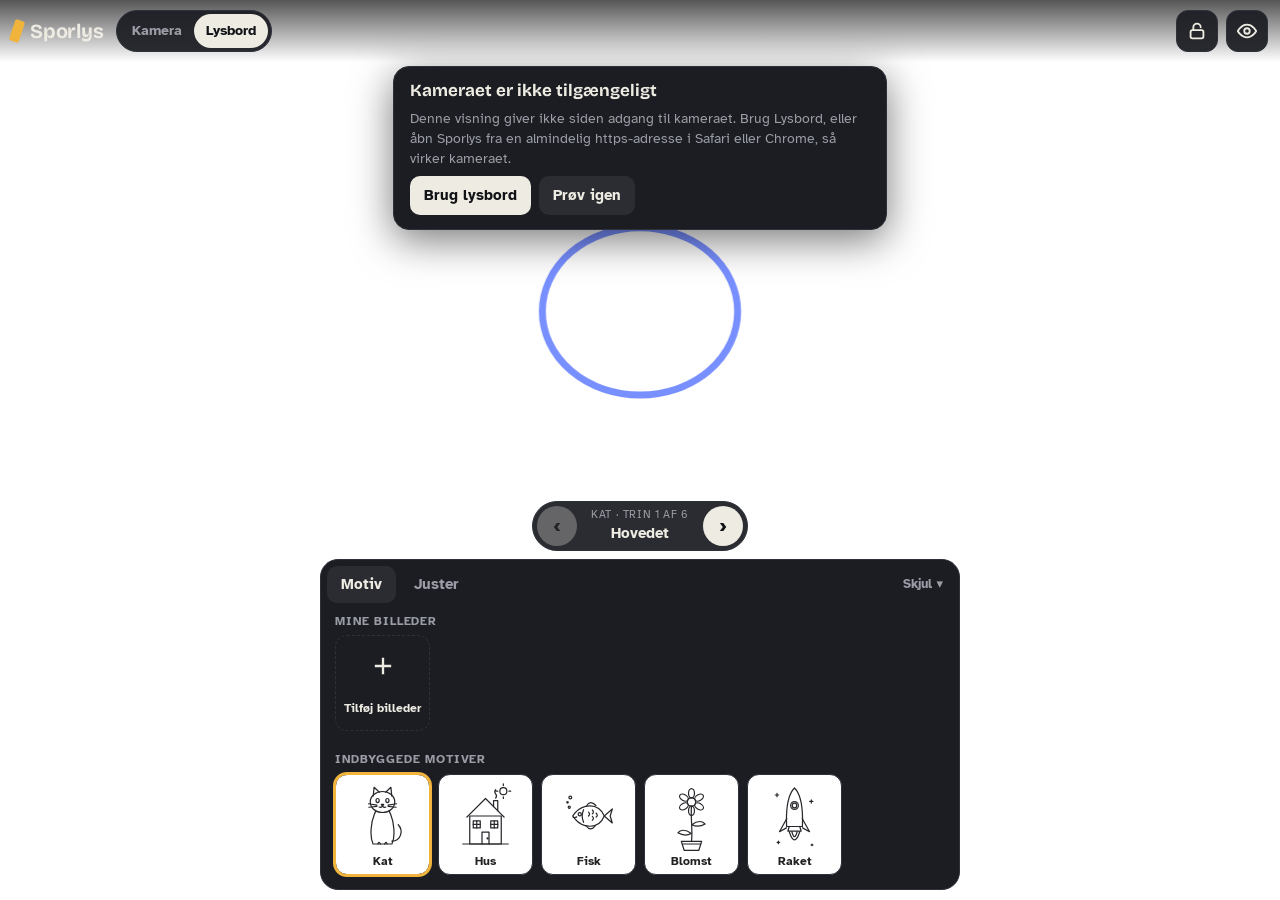
==== commit c8e4109d: "Flyt visning og skydere for valgt billede til Juster-fanen Co-Authored-By: Claude Opus 5.5 <noreply@" ====
--- a/index.html
+++ b/index.html
@@ -149,6 +149,19 @@
           <div class="tiles" id="gallery"></div>
           <p class="hint" id="galStatus" aria-live="polite"></p>
         </div>
+        <div id="mineWrap" class="field" hidden>
+          <div class="label">Guides tegnet af Claude</div>
+          <div class="tiles" id="mine"></div>
+          <div><button class="chip" id="gDel" hidden>Slet guide</button></div>
+        </div>
+        <div class="field">
+          <div class="label">Indbyggede motiver</div>
+          <div class="tiles" id="tiles"></div>
+        </div>
+        <input type="file" id="file" accept="image/*,.zip,application/zip" multiple hidden>
+      </div>
+
+      <div class="pane" id="pJuster" hidden>
         <div id="photoOpts" hidden class="field" style="gap:12px">
           <div class="label">Valgt billede</div>
           <div class="chips" id="viewChips" role="group" aria-label="Visning af billedet">
@@ -171,19 +184,6 @@
           </div>
           <p class="hint" id="gStatus" aria-live="polite"></p>
         </div>
-        <div id="mineWrap" class="field" hidden>
-          <div class="label">Guides tegnet af Claude</div>
-          <div class="tiles" id="mine"></div>
-          <div><button class="chip" id="gDel" hidden>Slet guide</button></div>
-        </div>
-        <div class="field">
-          <div class="label">Indbyggede motiver</div>
-          <div class="tiles" id="tiles"></div>
-        </div>
-        <input type="file" id="file" accept="image/*,.zip,application/zip" multiple hidden>
-      </div>
-
-      <div class="pane" id="pJuster" hidden>
         <div class="field">
           <div class="top"><span>Synlighed</span><output id="oOpacity">60 %</output></div>
           <input type="range" id="rOpacity" min="5" max="100" value="60">
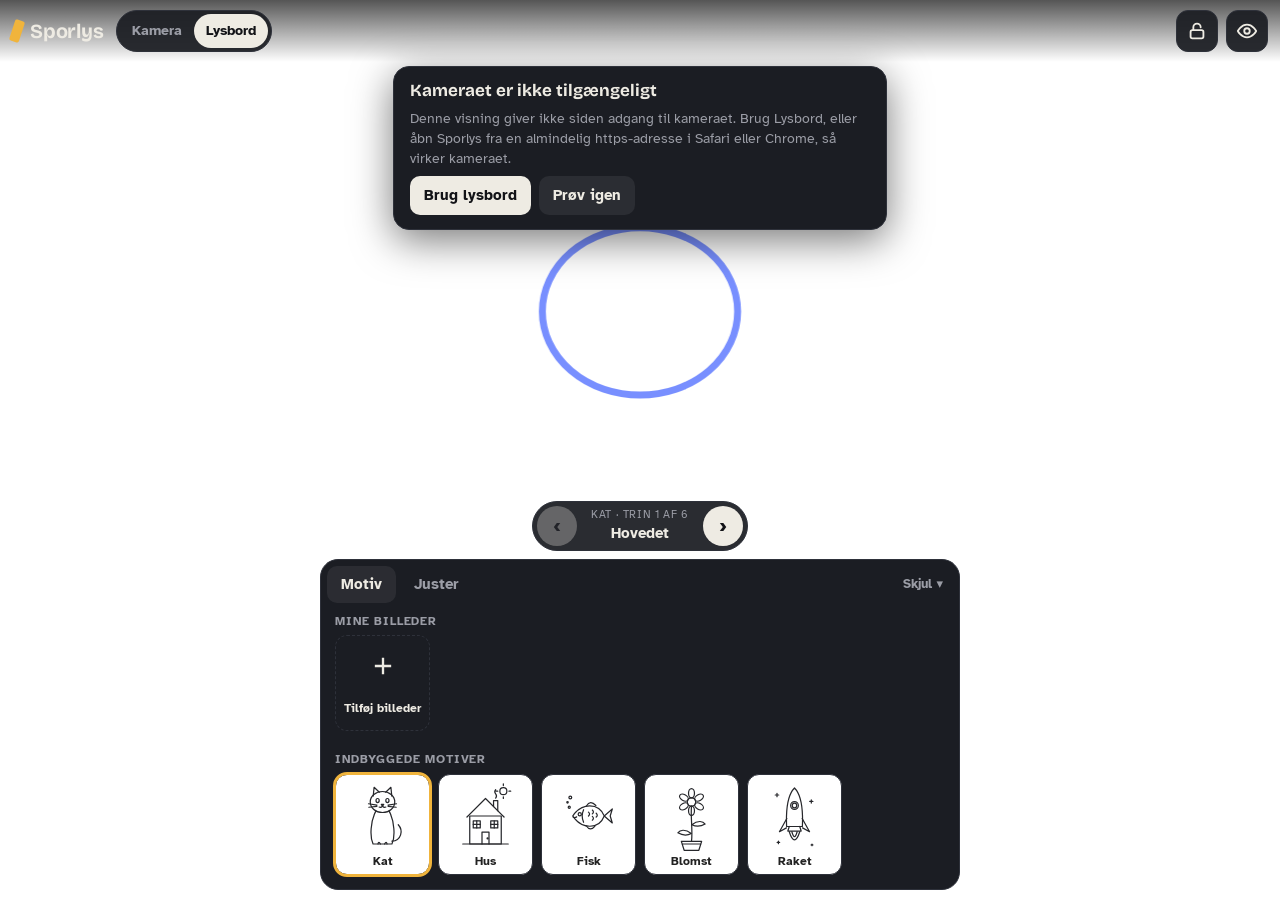
==== commit f4240eed: "Skjul fokusknap og beskeder, når telefonen ikke giver adgang til fokus Co-Authored-By: Claude Opus 5" ====
--- a/index.html
+++ b/index.html
@@ -45,6 +45,12 @@
   background:var(--panel);border:1px solid var(--line);border-radius:999px;padding:6px 12px;font-size:13px;display:flex;gap:8px;align-items:center;white-space:nowrap}
 #status b{width:8px;height:8px;border-radius:50%;background:var(--warn)}
 #status.ok b{background:var(--ok)}
+#focusBox{position:absolute;width:72px;height:72px;margin:-36px 0 0 -36px;border:2px solid var(--accent);border-radius:6px;pointer-events:none;box-shadow:0 0 0 1px #0006}
+#focusBox.ok{border-color:var(--ok)}
+@media (prefers-reduced-motion:no-preference){#focusBox{animation:fpulse .5s ease-out}}
+@keyframes fpulse{from{transform:scale(1.5);opacity:.4}to{transform:scale(1);opacity:1}}
+#toast{position:absolute;left:50%;transform:translateX(-50%);top:calc(env(safe-area-inset-top,0px) + 104px);max-width:min(420px,calc(100% - 32px));
+  background:var(--panel-solid);border:1px solid var(--line);border-radius:12px;padding:8px 12px;font-size:13px;text-align:center}
 
 #notice{position:absolute;left:max(16px,env(safe-area-inset-left,0px));right:max(16px,env(safe-area-inset-right,0px));
   top:calc(env(safe-area-inset-top,0px) + 66px);max-width:460px;margin:0 auto;background:var(--panel-solid);border:1px solid var(--line);
@@ -89,6 +95,7 @@
 .chip[aria-pressed="true"]{background:var(--fg);color:var(--ink);border-color:var(--fg)}
 .btn{border:0;border-radius:10px;padding:9px 14px;font-weight:700;cursor:pointer;background:var(--fg);color:var(--ink)}
 .btn.ghost{background:#ffffff12;color:var(--fg)}
+select{font:inherit;color:var(--fg);background:#ffffff12;border:1px solid var(--line);border-radius:10px;padding:9px 12px;width:100%;max-width:100%}
 .swatches{display:flex;gap:10px}
 .sw{width:34px;height:34px;border-radius:50%;border:2px solid var(--line);cursor:pointer}
 .sw[aria-pressed="true"]{border-color:var(--fg);box-shadow:0 0 0 2px var(--accent)}
@@ -113,6 +120,9 @@
     <button class="icon" id="bTrack" aria-pressed="false" title="Fastgør til papiret" aria-label="Fastgør til papiret" hidden>
       <svg viewBox="0 0 24 24"><path d="M4 8V5a1 1 0 0 1 1-1h3M16 4h3a1 1 0 0 1 1 1v3M20 16v3a1 1 0 0 1-1 1h-3M8 20H5a1 1 0 0 1-1-1v-3"/><rect x="8" y="8" width="8" height="8" rx="1"/></svg>
     </button>
+    <button class="icon" id="bFocus" aria-pressed="false" title="Vælg hvor kameraet stiller skarpt" aria-label="Vælg hvor kameraet stiller skarpt" hidden>
+      <svg viewBox="0 0 24 24"><path d="M4 9V5a1 1 0 0 1 1-1h4M15 4h4a1 1 0 0 1 1 1v4M20 15v4a1 1 0 0 1-1 1h-4M9 20H5a1 1 0 0 1-1-1v-4"/><circle cx="12" cy="12" r="2.5"/></svg>
+    </button>
     <button class="icon" id="bLock" aria-pressed="false" title="Lås billedet" aria-label="Lås billedet">
       <svg viewBox="0 0 24 24"><rect x="5" y="11" width="14" height="9" rx="2"/><path id="shackle" d="M8 11V8a4 4 0 0 1 8 0"/></svg>
     </button>
@@ -121,6 +131,8 @@
     </button>
   </header>
 
+  <div id="focusBox" hidden></div>
+  <div id="toast" hidden aria-live="polite"></div>
   <div id="status" hidden><b></b><span>Leder efter papir…</span></div>
 
   <div id="notice" hidden>
@@ -162,6 +174,16 @@
       </div>
 
       <div class="pane" id="pJuster" hidden>
+        <div class="field" id="camField" hidden>
+          <label class="label" for="camSel">Kamera</label>
+          <select id="camSel"></select>
+          <p class="hint">Hopper billedet eller bliver uskarpt tæt på papiret, så vælg et andet kamera her.</p>
+        </div>
+        <div class="field" id="fdField" hidden>
+          <div class="top"><span>Manuel skarphed</span><output id="oFd">Auto</output></div>
+          <input type="range" id="rFd" min="0" max="1000" value="0">
+          <p class="hint">Træk for at stille skarpt på papiret selv. Helt til venstre er automatisk.</p>
+        </div>
         <div id="photoOpts" hidden class="field" style="gap:12px">
           <div class="label">Valgt billede</div>
           <div class="chips" id="viewChips" role="group" aria-label="Visning af billedet">
@@ -813,22 +835,165 @@
 }
 
 /* ---------- Kamera og tilstande ---------- */
+/* ---------- Tryk for at fokusere ---------- */
+let focusPick = false, toastT = 0;
+function toast(t, ms){ const el = $('#toast'); el.textContent = t; el.hidden = false; clearTimeout(toastT); toastT = setTimeout(() => { el.hidden = true; }, ms || 3500); }
+function camTrack(){ const s = video.srcObject; return s && s.getVideoTracks ? s.getVideoTracks()[0] : null; }
+function setFocusPick(on){
+  focusPick = on; $('#bFocus').setAttribute('aria-pressed', on);
+  if (on) toast('Tryk der, hvor kameraet skal stille skarpt i stedet for på skitsen.', 3500);
+}
+// Skærmpunkt -> punkt i videobilledet (0–1), med object-fit: cover
+function screenToVideo(x, y){
+  const r = stage.getBoundingClientRect(), vw = video.videoWidth, vh = video.videoHeight;
+  const sc = Math.max(r.width / vw, r.height / vh), ox = (r.width - vw * sc) / 2, oy = (r.height - vh * sc) / 2;
+  return {x: Math.min(1, Math.max(0, (x - r.left - ox) / sc / vw)), y: Math.min(1, Math.max(0, (y - r.top - oy) / sc / vh))};
+}
+// Bed kameraet stille skarpt på et punkt (0–1 i videobilledet). Returnerer 'point', 'once' eller false.
+async function applyFocus(p){
+  const tr = camTrack(); if (!tr || !video.videoWidth) return false;
+  let c = {}, st = {};
+  try { c = tr.getCapabilities ? tr.getCapabilities() : {}; } catch (e) {}
+  try { st = tr.getSettings ? tr.getSettings() : {}; } catch (e) {}
+  const modes = Array.isArray(c.focusMode) ? c.focusMode : [];
+  const canPoint = 'pointsOfInterest' in st || 'pointsOfInterest' in c;
+  let adv = null;
+  if (canPoint) {
+    adv = {pointsOfInterest: [p]};
+    const mode = modes.includes('single-shot') ? 'single-shot' : modes.includes('continuous') ? 'continuous' : null;
+    if (mode) adv.focusMode = mode;
+    if (Array.isArray(c.exposureMode) && c.exposureMode.includes('single-shot')) adv.exposureMode = 'single-shot';
+  } else if (modes.includes('single-shot')) adv = {focusMode: 'single-shot'};
+  if (!adv) return false;
+  try { await tr.applyConstraints({advanced: [adv]}); } catch (e) { return false; }
+  // Hold fokus bagefter, så hånden ikke får kameraet til at stille om
+  if (modes.includes('manual')) setTimeout(() => { if (camTrack() === tr) tr.applyConstraints({advanced: [{focusMode: 'manual'}]}).catch(() => {}); }, 900);
+  return canPoint ? 'point' : 'once';
+}
+async function focusAt(x, y){
+  setFocusPick(false);
+  const box = $('#focusBox'), r = stage.getBoundingClientRect();
+  box.style.left = (x - r.left) + 'px'; box.style.top = (y - r.top) + 'px';
+  box.classList.remove('ok'); box.hidden = true; void box.offsetWidth; box.hidden = false;
+  const res = await applyFocus(screenToVideo(x, y));
+  if (res) {
+    box.classList.add('ok'); AF.manualUntil = performance.now() + 15000;
+    toast(res === 'point' ? 'Skarpt her. Automatisk fokus på skitsen holder pause lidt.' : 'Kameraet har stillet skarpt én gang. Det kan ikke vælge et bestemt punkt.', 3000);
+  } else { box.hidden = true; $('#bFocus').hidden = true; }
+  setTimeout(() => { box.hidden = true; }, 1500);
+}
+/* Automatisk fokus på skitsen: kameraet stiller skarpt der, hvor skitsen ligger, og igen når den flyttes eller du går tættere på */
+const AF = {last: null, at: 0, manualUntil: 0, unsupported: false, busy: false};
+function sketchSpot(){
+  const r = stage.getBoundingClientRect();
+  if (S.tracking && A.sm) {
+    const c = A.sm.reduce((a, p) => [a[0] + p[0] / 4, a[1] + p[1] / 4], [0, 0]);
+    return {x: c[0] + r.left, y: c[1] + r.top, size: Math.sqrt(polyArea(A.sm))};
+  }
+  return {x: S.x + r.left, y: S.y + r.top, size: S.s * Math.sqrt(S.W * S.H)};
+}
+setInterval(async () => {
+  if (AF.busy || AF.unsupported || S.mode !== 'camera' || !camOK || focusPick || ptrs.size || peeking) return;
+  const now = performance.now(); if (now < AF.manualUntil || now - AF.at < 1500) return;
+  if (S.tracking && A.T && A.T.lost > 3) return;
+  const sp = sketchSpot(), L = AF.last;
+  const moved = !L || Math.hypot(sp.x - L.x, sp.y - L.y) > 60 || sp.size / L.size > 1.12 || L.size / sp.size > 1.12;
+  if (!moved || fdManual) return;
+  AF.busy = true; AF.at = now;
+  const res = await applyFocus(screenToVideo(sp.x, sp.y));
+  AF.busy = false;
+  if (res) AF.last = sp; else AF.unsupported = true;
+}, 600);
+// Kan siden styre fokus på dette kamera? Ellers skjules fokusknappen helt
+function canFocus(){
+  try {
+    const tr = camTrack(), c = tr.getCapabilities ? tr.getCapabilities() : {}, st = tr.getSettings ? tr.getSettings() : {};
+    return 'pointsOfInterest' in st || 'pointsOfInterest' in c || (Array.isArray(c.focusMode) && c.focusMode.includes('single-shot'));
+  } catch (e) { return false; }
+}
+function fdOK(){ try { const c = camTrack().getCapabilities(); return !!(c.focusDistance && c.focusDistance.max > c.focusDistance.min); } catch (e) { return false; } }
+function renderFocusUI(){
+  $('#fdField').hidden = !camOK || !fdOK();
+  $('#bFocus').hidden = !camOK || S.mode !== 'camera' || !canFocus();
+}
+let fdManual = false;
+$('#rFd').oninput = e => {
+  const tr = camTrack(); if (!tr) return;
+  const v = +e.target.value; fdManual = v > 0;
+  if (!v) { AF.last = null; $('#oFd').textContent = 'Auto'; tr.applyConstraints({advanced: [{focusMode: 'continuous'}]}).catch(() => {}); return; }
+  try {
+    const c = tr.getCapabilities().focusDistance, d = c.min + (c.max - c.min) * (v / 1000);
+    $('#oFd').textContent = (d < 1 ? Math.round(d * 100) + ' cm' : d.toFixed(1).replace('.', ',') + ' m');
+    tr.applyConstraints({advanced: [{focusMode: 'manual', focusDistance: d}]}).catch(() => {});
+  } catch (e) {}
+};
+$('#bFocus').onclick = () => setFocusPick(!focusPick);
+
+/* Kameravalg: iPhones med flere linser skifter selv linse tæt på papiret, så billedet hopper og bliver uskarpt.
+   Vi vælger derfor ét fast kamera (hovedlinsen), og man kan selv skifte under Juster. */
+const CAMKEY = 'sporlys:cam';
+let cams = [];
+const isBack = l => /back|rear|bag|environment|arrière|rück|trasera/i.test(l);
+const isMulti = l => /dual|triple|dobbel|tredob|dobbelt|tredobbelt|ultra|tele|vidvinkel|wide/i.test(l);
+function savedCam(){ try { return JSON.parse(localStorage.getItem(CAMKEY) || 'null'); } catch (e) { return null; } }
+async function listCams(){
+  try { cams = (await navigator.mediaDevices.enumerateDevices()).filter(d => d.kind === 'videoinput' && d.label); } catch (e) { cams = []; }
+  return cams;
+}
+function pickDefault(list){
+  const sv = savedCam();
+  if (sv) { const m = list.find(d => d.deviceId === sv.id) || list.find(d => d.label === sv.label); if (m) return m; }
+  // Hovedlinsen alene: et bagkamera uden "dual/triple/ultra/tele" i navnet, ellers det korteste navn
+  const back = list.filter(d => isBack(d.label));
+  return back.find(d => !isMulti(d.label)) || back.sort((a, b) => a.label.length - b.label.length)[0] || null;
+}
+async function openStream(dev){
+  const v = {width: {ideal: 1920}, height: {ideal: 1080}};
+  if (dev) v.deviceId = {exact: dev.deviceId}; else v.facingMode = {ideal: 'environment'};
+  return navigator.mediaDevices.getUserMedia({video: v, audio: false});
+}
+function stopStream(){ try { const s = video.srcObject; if (s) s.getTracks().forEach(t => t.stop()); } catch (e) {} video.srcObject = null; }
+function renderCamSel(){
+  const sel = $('#camSel'), back = cams.filter(d => isBack(d.label)), list = back.length ? back : cams;
+  $('#camField').hidden = !camOK || list.length < 2;
+  const cur = video.srcObject && video.srcObject.getVideoTracks()[0];
+  const curId = cur && cur.getSettings ? cur.getSettings().deviceId : null;
+  sel.innerHTML = '';
+  for (const d of list) { const o = document.createElement('option'); o.value = d.deviceId; o.textContent = d.label; if (d.deviceId === curId) o.selected = true; sel.appendChild(o); }
+}
 async function startCamera(){
   hideNotice();
   try {
     if (!navigator.mediaDevices?.getUserMedia) throw new Error('nosupport');
     if (!video.srcObject) {
-      const s = await navigator.mediaDevices.getUserMedia({video:{facingMode:{ideal:'environment'}, width:{ideal:1920}, height:{ideal:1080}}, audio:false});
+      let s = await openStream(null);
+      // Skift til den faste hovedlinse, hvis browseren gav os et kamera, der selv skifter linse
+      const list = await listCams(), want = pickDefault(list), tr = s.getVideoTracks()[0];
+      const curId = tr && tr.getSettings ? tr.getSettings().deviceId : null;
+      if (want && want.deviceId !== curId) {
+        s.getTracks().forEach(t => t.stop());
+        try { s = await openStream(want); } catch (e) { s = await openStream(null); }
+      }
       video.srcObject = s;
     }
     await video.play().catch(() => {});
     camOK = true; setMode('camera');
+    await listCams(); renderCamSel(); renderFocusUI();
   } catch (e) {
     camOK = false; setMode('light');
     showNotice(e && e.name === 'NotAllowedError' && window.top === window
       ? 'Du har afvist kameraet. Tillad det i browserens indstillinger for siden, og tryk Prøv igen.'
       : 'Denne visning giver ikke siden adgang til kameraet. Brug Lysbord, eller åbn Sporlys fra en almindelig https-adresse i Safari eller Chrome, så virker kameraet.');
   }
+}
+async function switchCam(id){
+  const dev = cams.find(d => d.deviceId === id); if (!dev) return;
+  if (S.tracking) setTracking(false);
+  try { localStorage.setItem(CAMKEY, JSON.stringify({id: dev.deviceId, label: dev.label})); } catch (e) {}
+  stopStream();
+  try { video.srcObject = await openStream(dev); await video.play().catch(() => {}); camOK = true; setMode('camera'); }
+  catch (e) { try { video.srcObject = await openStream(null); await video.play().catch(() => {}); } catch (e2) { camOK = false; setMode('light'); } }
+  renderCamSel(); renderFocusUI(); $('#rFd').value = 0; $('#oFd').textContent = 'Auto'; fdManual = false; AF.last = null; AF.unsupported = false;
 }
 function showNotice(t){ $('#nText').textContent = t; $('#notice').hidden = false; }
 function hideNotice(){ $('#notice').hidden = true; }
@@ -839,6 +1004,8 @@
   $('#mCam').setAttribute('aria-pressed', m === 'camera');
   $('#mLight').setAttribute('aria-pressed', m === 'light');
   $('#bTrack').hidden = m !== 'camera';
+  $('#bFocus').hidden = m !== 'camera' || !canFocus();
+  if (m !== 'camera') setFocusPick(false);
   if (m === 'light' && S.tracking) setTracking(false);
   $('#modeHint').textContent = m === 'light'
     ? 'Lysbord: skru lysstyrken helt op, lås billedet, læg tyndt papir over skærmen og tegn efter stregerne.'
@@ -887,6 +1054,7 @@
 }
 stage.addEventListener('pointerdown', e => {
   wake();
+  if (focusPick) { e.preventDefault(); focusAt(e.clientX, e.clientY); return; }
   if (S.locked || (S.tracking && S.mode === 'camera')) return;
   stage.setPointerCapture(e.pointerId);
   ptrs.set(e.pointerId, {x:e.clientX, y:e.clientY}); startGesture();
@@ -1423,6 +1591,7 @@
 $('#cPersp').onclick = () => { S.persp = !S.persp; $('#cPersp').setAttribute('aria-pressed', S.persp); save(); };
 
 $('#mCam').onclick = () => startCamera();
+$('#camSel').onchange = e => switchCam(e.target.value);
 $('#mLight').onclick = () => { hideNotice(); setMode('light'); };
 $('#nLight').onclick = () => { hideNotice(); setMode('light'); };
 $('#nRetry').onclick = () => startCamera();
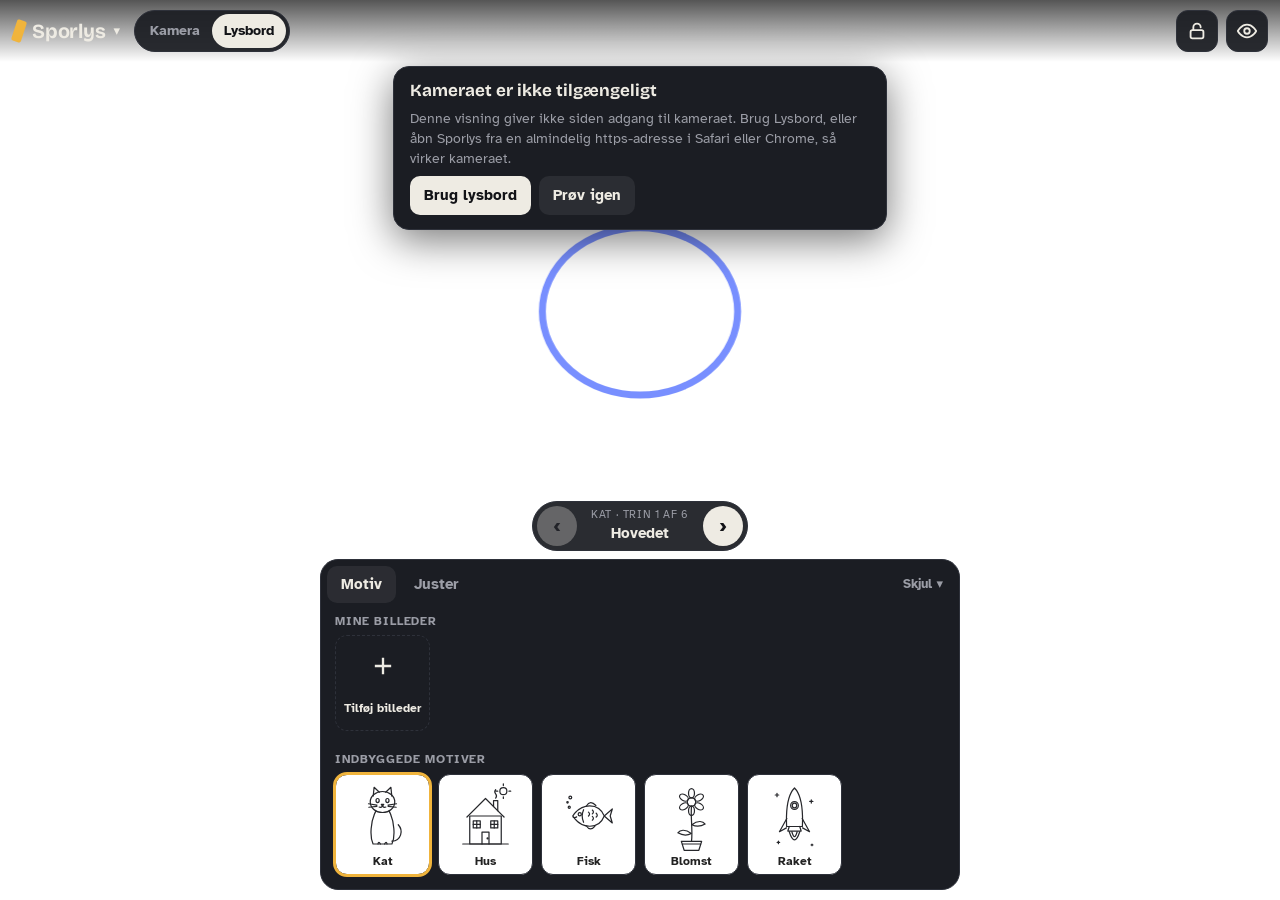
==== commit be57a248: "Nye værktøjer: Scanner, Mønster og Filer, med fælles app-menu - Scanner: find dokumentets kanter, re" ====
--- a/index.html
+++ b/index.html
@@ -1,6 +1,7 @@
 <!doctype html><html lang="da"><head><meta charset="utf-8"><meta name="viewport" content="width=device-width,initial-scale=1,viewport-fit=cover"><meta name="apple-mobile-web-app-capable" content="yes"></head><body><title>Sporlys</title>
 <meta name="claude:viewport-fit-sides" content="cover">
 <link rel="preconnect" href="https://fonts.googleapis.com">
+<link rel="stylesheet" href="assets/menu.css">
 <link rel="stylesheet" href="https://fonts.googleapis.com/css2?family=Bricolage+Grotesque:opsz,wght@12..96,600;12..96,700&family=Atkinson+Hyperlegible:wght@400;700&display=swap">
 <style>
 /* Layout: kamera/lysbord fylder hele skærmen; værktøj flyder ovenpå i top- og bundbjælke. Bevidst ét mørkt tema (kamera-app). */
@@ -29,7 +30,8 @@
   padding-top:calc(env(safe-area-inset-top,0px) + 10px);padding-bottom:10px;
   padding-left:max(12px,env(safe-area-inset-left,0px));padding-right:max(12px,env(safe-area-inset-right,0px));
   background:linear-gradient(#000a,#0000)}
-.brand{font:700 20px/1 var(--display);letter-spacing:-.01em;margin-right:4px;display:flex;align-items:center;gap:8px}
+.brand{font:700 20px/1 var(--display);letter-spacing:-.01em;margin-right:4px;display:flex;align-items:center;gap:8px;border:0;background:none;padding:6px 2px;cursor:pointer;color:var(--fg)}
+.brand em{font:700 13px var(--body);font-style:normal;color:var(--fg)}
 .brand i{width:10px;height:22px;border-radius:2px;background:var(--accent);transform:rotate(18deg);display:inline-block}
 @media (max-width:460px){.brand span{display:none}}
 .seg{display:flex;background:var(--panel);border:1px solid var(--line);border-radius:999px;padding:3px}
@@ -111,7 +113,7 @@
   </div>
 
   <header id="top">
-    <div class="brand"><i></i><span>Sporlys</span></div>
+    <button class="brand" data-appmenu aria-label="Skift værktøj"><i></i><span>Sporlys</span><em aria-hidden="true">▾</em></button>
     <div class="seg" role="group" aria-label="Tilstand">
       <button id="mCam" aria-pressed="false">Kamera</button>
       <button id="mLight" aria-pressed="true">Lysbord</button>
@@ -226,6 +228,7 @@
   </div>
 </div>
 
+<script src="assets/common.js"></script>
 <script>
 (() => {
 const $ = s => document.querySelector(s);
--- a/assets/menu.css
+++ b/assets/menu.css
@@ -0,0 +1,11 @@
+/* App-menu */
+#appMenu{position:fixed;inset:0;z-index:100;background:#000a;display:grid;align-items:start;justify-items:start;
+  padding:calc(env(safe-area-inset-top,0px) + 58px) max(12px,env(safe-area-inset-right,0px)) 12px max(12px,env(safe-area-inset-left,0px))}
+#appMenu nav{background:var(--panel-solid,var(--panel,#1b1d23));border:1px solid var(--line,#2e313a);border-radius:16px;padding:6px;display:grid;gap:2px;width:min(340px,100%);box-shadow:0 20px 50px #000a}
+#appMenu a{display:flex;gap:12px;align-items:center;padding:10px;border-radius:10px;color:var(--fg,#eeebe3);text-decoration:none}
+#appMenu a[aria-current="page"]{background:#ffffff12}
+#appMenu a b{display:block;font-weight:700}
+#appMenu a span{display:block;color:var(--muted,#9b9da6);font-size:13px}
+#appMenu .ico{width:36px;height:36px;border-radius:10px;background:var(--panel2,#23262e);display:grid;place-items:center;flex:none}
+#appMenu .ico svg{width:20px;height:20px;stroke:var(--accent,#f0b43c);fill:none;stroke-width:2;stroke-linecap:round;stroke-linejoin:round}
+#appMenu a:focus-visible{outline:2px solid var(--accent,#f0b43c);outline-offset:-2px}
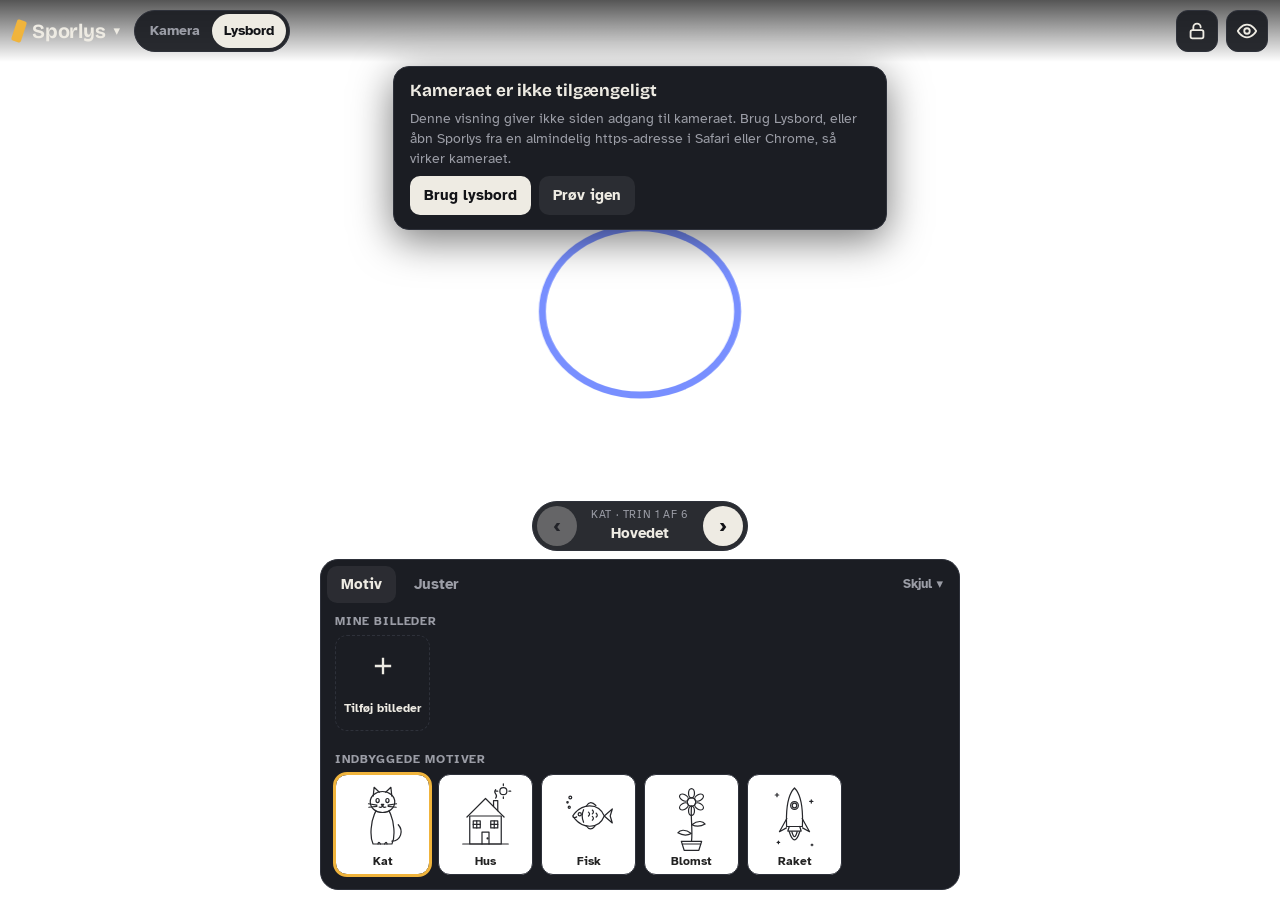
==== commit 788988a6: "Undgå at iPhone zoomer ind på valgfelter; spring urimeligt høje tekstlinjer over Co-Authored-By: Cla" ====
--- a/index.html
+++ b/index.html
@@ -97,7 +97,7 @@
 .chip[aria-pressed="true"]{background:var(--fg);color:var(--ink);border-color:var(--fg)}
 .btn{border:0;border-radius:10px;padding:9px 14px;font-weight:700;cursor:pointer;background:var(--fg);color:var(--ink)}
 .btn.ghost{background:#ffffff12;color:var(--fg)}
-select{font:inherit;color:var(--fg);background:#ffffff12;border:1px solid var(--line);border-radius:10px;padding:9px 12px;width:100%;max-width:100%}
+select{font:inherit;font-size:16px;color:var(--fg);background:#ffffff12;border:1px solid var(--line);border-radius:10px;padding:9px 12px;width:100%;max-width:100%}
 .swatches{display:flex;gap:10px}
 .sw{width:34px;height:34px;border-radius:50%;border:2px solid var(--line);cursor:pointer}
 .sw[aria-pressed="true"]{border-color:var(--fg);box-shadow:0 0 0 2px var(--accent)}
--- a/assets/menu.css
+++ b/assets/menu.css
@@ -1,7 +1,7 @@
 /* App-menu */
 #appMenu{position:fixed;inset:0;z-index:100;background:#000a;display:grid;align-items:start;justify-items:start;
   padding:calc(env(safe-area-inset-top,0px) + 58px) max(12px,env(safe-area-inset-right,0px)) 12px max(12px,env(safe-area-inset-left,0px))}
-#appMenu nav{background:var(--panel-solid,var(--panel,#1b1d23));border:1px solid var(--line,#2e313a);border-radius:16px;padding:6px;display:grid;gap:2px;width:min(340px,100%);box-shadow:0 20px 50px #000a}
+#appMenu nav{max-height:calc(100dvh - 90px);overflow-y:auto;background:var(--panel-solid,var(--panel,#1b1d23));border:1px solid var(--line,#2e313a);border-radius:16px;padding:6px;display:grid;gap:2px;width:min(340px,100%);box-shadow:0 20px 50px #000a}
 #appMenu a{display:flex;gap:12px;align-items:center;padding:10px;border-radius:10px;color:var(--fg,#eeebe3);text-decoration:none}
 #appMenu a[aria-current="page"]{background:#ffffff12}
 #appMenu a b{display:block;font-weight:700}
